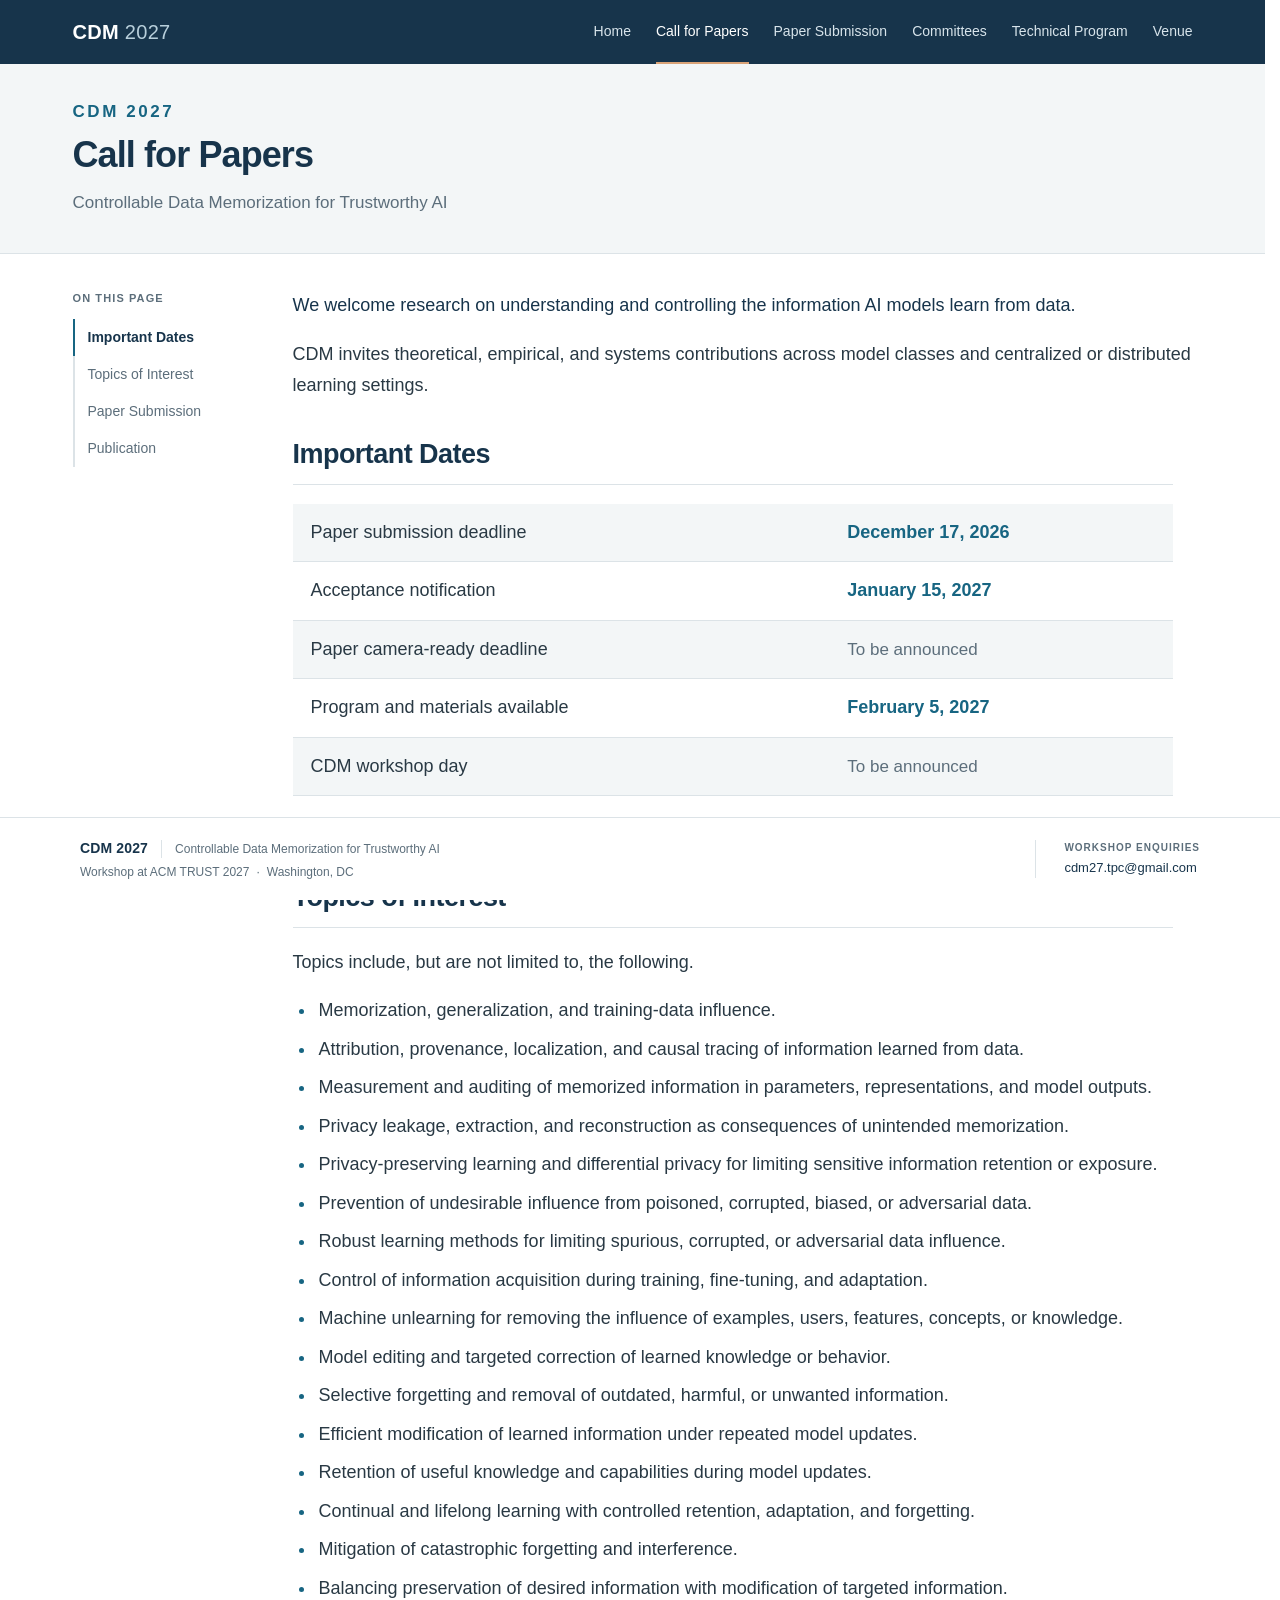
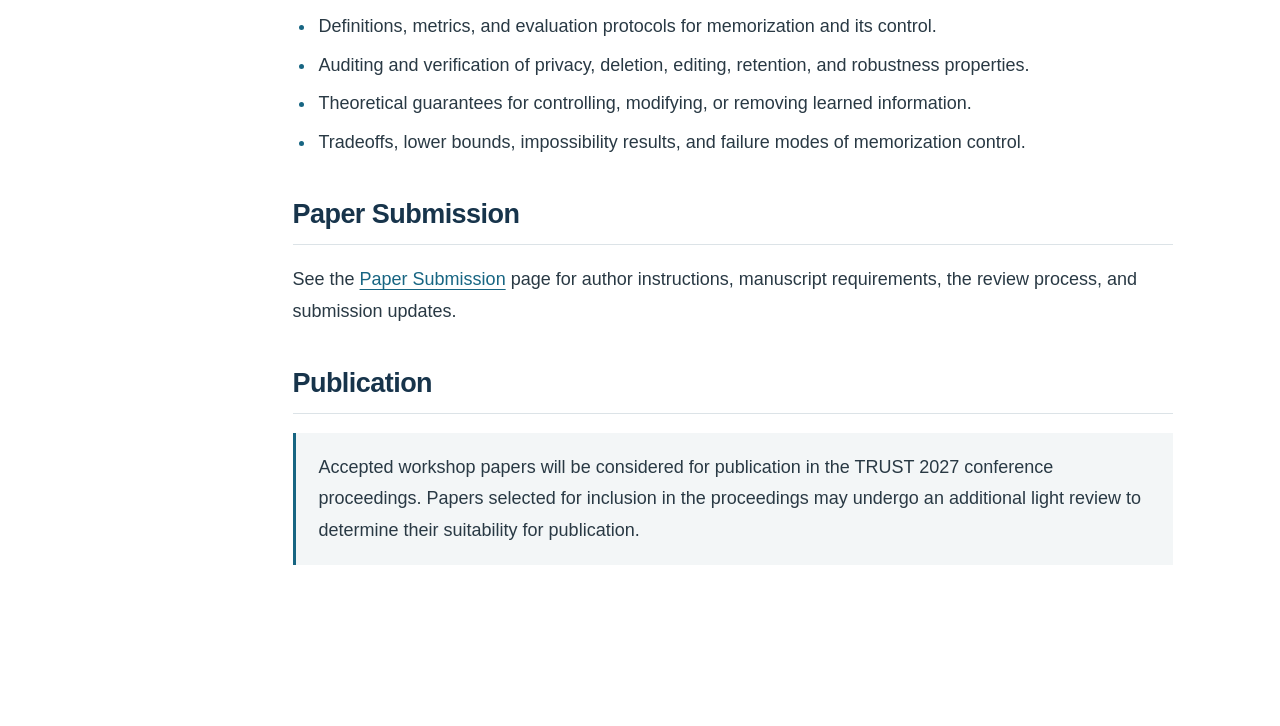
==== cfp.html @ 838f5760 "New Design" ====
<!DOCTYPE html>

<html lang="en">
<head>
<meta charset="utf-8"/>
<meta content="width=device-width, initial-scale=1" name="viewport"/>
<meta content="Research topics, important dates, and publication information for CDM 2027." name="description"/>
<meta content="#17344b" name="theme-color"/>
<meta content="website" property="og:type"/>
<meta content="Call for Papers | CDM 2027" property="og:title"/>
<meta content="Research topics, important dates, and publication information for CDM 2027." property="og:description"/>
<meta content="https://cdm27.github.io/cfp.html" property="og:url"/>
<title>Call for Papers | CDM 2027</title>
<link href="https://cdm27.github.io/cfp.html" rel="canonical"/>
<link href="assets/favicon.svg" rel="icon" type="image/svg+xml"/>
<link href="assets/style.css?v=4e039c794ccf" rel="stylesheet"/>
<script defer="True" src="assets/site.js?v=8454ea980f96"></script>
</head>
<body>
<a class="skip-link" href="#main">Skip to content</a>
<header class="site-header"><nav aria-label="Main navigation" class="navigation container">
<a class="brand" href="index.html">CDM <span>2027</span></a>
<button aria-controls="primary-navigation" aria-expanded="false" aria-label="Open navigation" class="menu-toggle" type="button"><span>Menu</span><span aria-hidden="true" class="menu-icon">☰</span></button><div class="nav-links" id="primary-navigation"><a href="index.html">Home</a><a aria-current="page" href="cfp.html">Call for Papers</a><a href="submission.html">Paper Submission</a><a href="organization.html">Committees</a><a href="program.html">Technical Program</a><a href="venue.html">Venue</a></div>
</nav></header>
<div class="page-banner"><div class="container"><p class="eyebrow">CDM 2027</p><h1>Call for Papers</h1><p>Controllable Data Memorization for Trustworthy AI</p></div></div>
<main class="container content-page content-layout" id="main"><aside aria-label="Page contents" class="page-toc"><details open=""><summary>On this page</summary><nav aria-label="Call for Papers sections"><a href="#important-dates">Important Dates</a><a href="#topics">Topics of Interest</a><a href="#submission">Paper Submission</a><a href="#publication">Publication</a></nav></details></aside><div class="page-content">
<div class="cfp-summary">
<div><p class="lead">We welcome research on understanding and controlling the information AI models learn from data.</p><p>CDM invites theoretical, empirical, and systems contributions across model classes and centralized or distributed learning settings.</p></div>
</div>
<section aria-labelledby="dates-title" class="section reading-width" id="important-dates"><h2 id="dates-title">Important Dates</h2><table class="info-table dates-table"><caption class="sr-only">Paper and workshop dates</caption><tbody>
<tr><th scope="row">Paper submission deadline</th><td><time datetime="2026-12-17">December 17, 2026</time></td></tr>
<tr><th scope="row">Acceptance notification</th><td><time datetime="2027-01-15">January 15, 2027</time></td></tr>
<tr><th scope="row">Paper camera-ready deadline</th><td><span class="pending">To be announced</span></td></tr>
<tr><th scope="row">Program and materials available</th><td><time datetime="2027-02-05">February 5, 2027</time></td></tr>
<tr><th scope="row">CDM workshop day</th><td><span class="pending">To be announced</span></td></tr>
</tbody></table><p class="small-note">The submission deadline’s time zone will be announced.</p></section>
<section aria-labelledby="topics-title" class="section reading-width" id="topics"><h2 id="topics-title">Topics of Interest</h2><p>Topics include, but are not limited to, the following.</p><ul class="topics-list"><li>Memorization, generalization, and training-data influence.</li><li>Attribution, provenance, localization, and causal tracing of information learned from data.</li><li>Measurement and auditing of memorized information in parameters, representations, and model outputs.</li><li>Privacy leakage, extraction, and reconstruction as consequences of unintended memorization.</li><li>Privacy-preserving learning and differential privacy for limiting sensitive information retention or exposure.</li><li>Prevention of undesirable influence from poisoned, corrupted, biased, or adversarial data.</li><li>Robust learning methods for limiting spurious, corrupted, or adversarial data influence.</li><li>Control of information acquisition during training, fine-tuning, and adaptation.</li><li>Machine unlearning for removing the influence of examples, users, features, concepts, or knowledge.</li><li>Model editing and targeted correction of learned knowledge or behavior.</li><li>Selective forgetting and removal of outdated, harmful, or unwanted information.</li><li>Efficient modification of learned information under repeated model updates.</li><li>Retention of useful knowledge and capabilities during model updates.</li><li>Continual and lifelong learning with controlled retention, adaptation, and forgetting.</li><li>Mitigation of catastrophic forgetting and interference.</li><li>Balancing preservation of desired information with modification of targeted information.</li><li>Definitions, metrics, and evaluation protocols for memorization and its control.</li><li>Auditing and verification of privacy, deletion, editing, retention, and robustness properties.</li><li>Theoretical guarantees for controlling, modifying, or removing learned information.</li><li>Tradeoffs, lower bounds, impossibility results, and failure modes of memorization control.</li></ul></section>
<section aria-labelledby="submission-title" class="section reading-width" id="submission"><h2 id="submission-title">Paper Submission</h2><p>See the <a href="submission.html">Paper Submission</a> page for author instructions, manuscript requirements, the review process, and submission updates.</p></section>
<section aria-labelledby="publication-title" class="section reading-width" id="publication"><h2 id="publication-title">Publication</h2><blockquote>Accepted workshop papers will be considered for publication in the TRUST 2027 conference proceedings. Papers selected for inclusion in the proceedings may undergo an additional light review to determine their suitability for publication.</blockquote></section>
</div></main>
<footer class="site-footer">
<div class="container footer-inner">
<div class="footer-identity">
<div class="footer-heading"><a class="footer-name" href="index.html">CDM 2027</a><p class="footer-description">Controllable Data Memorization for Trustworthy AI</p></div>
<p class="footer-meta">Workshop at <a href="https://eigtrust.acm.org/trust2027/">ACM TRUST 2027</a><span aria-hidden="true" class="footer-separator">·</span>Washington, DC</p>
</div>
<div class="footer-contact"><p class="footer-label">Workshop enquiries</p><a class="footer-email" href="mailto:cdm27.tpc@gmail.com">cdm27.tpc@gmail.com</a></div>
</div>
</footer>
</body>
</html>
---- assets/style.css ----
/* CDM 2027: shared styles for the six static pages. */
:root {
  --navy: #17344b;
  --blue: #176582;
  --accent: #9a6038;
  --ink: #293944;
  --muted: #5c6e7b;
  --line: #dce3e7;
  --paper: #fff;
  --wash: #f3f6f7;
  --max-width: 1120px;
  --header-height: 64px;
  --footer-height: 82px;
  --font-sans: Arial, "Helvetica Neue", Helvetica, sans-serif;
}
* { box-sizing: border-box; }
html { scrollbar-gutter: stable; scroll-padding-top: calc(var(--header-height) + var(--toc-offset, 0px) + 24px); scroll-padding-bottom: calc(var(--footer-height) + 24px); }
body { margin: 0; min-height: 100vh; min-height: 100dvh; padding-bottom: var(--footer-height); display: flex; flex-direction: column; color: var(--ink); background: var(--paper); font-family: var(--font-sans); font-size: 18px; line-height: 1.75; -webkit-font-smoothing: antialiased; }
main { flex: 1 0 auto; }
a { color: var(--blue); text-decoration-thickness: 1px; text-underline-offset: 4px; overflow-wrap: anywhere; }
a:hover { color: var(--navy); }
a:focus-visible, button:focus-visible, summary:focus-visible { outline: 3px solid var(--accent); outline-offset: 5px; border-radius: 2px; }
.container { width: min(var(--max-width), calc(100% - 64px)); margin-inline: auto; }
.site-header { position: sticky; top: 0; z-index: 100; flex-shrink: 0; background: var(--navy); }
.navigation { min-height: 64px; display: flex; align-items: center; justify-content: space-between; gap: 24px; }
.brand { color: #fff; text-decoration: none; font-weight: 700; font-size: 20px; letter-spacing: .015em; white-space: nowrap; }
.brand span { color: #b8cfdb; font-weight: 400; }
.brand:hover { color: #fff; }
.nav-links { display: flex; align-items: stretch; gap: 25px; align-self: stretch; }
.nav-links a { display: flex; align-items: center; color: #d8e4eb; text-decoration: none; font-size: 14px; line-height: 1.4; font-weight: 400; white-space: nowrap; border-bottom: 2px solid transparent; padding-top: 2px; }
.nav-links a:hover, .nav-links a[aria-current="page"] { color: #fff; border-bottom-color: #d9a378; }
.menu-toggle { display: none; align-items: center; gap: 12px; min-height: 44px; padding: 8px 13px; border: 1px solid #8098a9; border-radius: 2px; background: transparent; color: #fff; font: inherit; font-size: 14px; line-height: 1.4; cursor: pointer; }
.menu-icon { font-size: 18px; line-height: 1; }
.hero { position: relative; isolation: isolate; overflow: hidden; flex-shrink: 0; background: var(--navy); color: #fff; }
/* The photograph stays intact. Overscan crops the scan borders at every width. */
.hero::before { content: ""; position: absolute; inset: 0; z-index: -2; background: url("washington-dc.jpg?v=20261108") center 45% / cover no-repeat; transform: scale(1.12); filter: saturate(.78) contrast(1.04); }
.hero::after { content: ""; position: absolute; inset: 0; z-index: -1; background: linear-gradient(90deg, rgba(12,30,45,.86), rgba(12,30,45,.58)); }
.hero-inner { padding-block: 58px 54px; }
.eyebrow { margin: 0 0 12px; color: var(--blue); font-size: 17px; font-weight: 700; letter-spacing: .15em; text-transform: uppercase; line-height: 1.65; }
h1 { margin: 0; font-weight: 600; line-height: 1.24; color: var(--navy); letter-spacing: -.025em; }
.hero h1 { max-width: 1080px; color: #fff; }
.hero .eyebrow { color: #e0eaf0; font-size: 18px; letter-spacing: .13em; margin-bottom: 19px; }
.hero a { color: #fff; }
.hero a:hover { color: #f1c4a3; }
.hero-title-main { display: block; font-size: clamp(34px, 4.4vw, 52px); font-weight: 700; line-height: 1.18; letter-spacing: -.035em; }
.hero-title-sub { display: block; margin-top: 9px; font-size: clamp(25px, 2.8vw, 32px); font-weight: 400; }
.hero-subtitle { margin: 24px 0 16px; font-size: 17px; }
.hero-meta { display: flex; flex-wrap: wrap; gap: 9px 30px; color: #e0eaf0; font-size: 18px; }
.hero-meta p { margin: 0; }
.hero-meta p span { display: inline-block; margin-right: 8px; color: #d0dfe7; font-size: 17px; font-weight: 600; }
.page-layout { display: grid; grid-template-columns: minmax(0, 1fr) 280px; gap: 64px; align-content: start; padding-block: 46px 64px; }
.main-column, .sidebar { min-width: 0; }
.section { margin-bottom: 38px; }
.section:last-child { margin-bottom: 0; }
h2 { margin: 0 0 19px; padding-bottom: 10px; border-bottom: 1px solid var(--line); color: var(--navy); font-size: 27px; font-weight: 600; line-height: 1.4; letter-spacing: -.02em; }
h3 { margin: 25px 0 9px; font-size: 20px; line-height: 1.5; font-weight: 600; color: var(--navy); }
p { margin: 0 0 17px; }
p:last-child { margin-bottom: 0; }
.lead { color: var(--navy); font-size: 18px; line-height: 1.75; }
ul { margin: 10px 0 18px; padding-left: 23px; }
li { padding-left: 3px; margin-block: 7px; }
li::marker { color: var(--blue); }
strong { font-weight: 600; }
.text-link { font-weight: 600; font-size: 17px; text-decoration: none; }
.text-link:hover { text-decoration: underline; }
.text-link span { margin-left: 7px; }
.intro-links { display: flex; flex-wrap: wrap; gap: 12px 28px; margin-top: 23px; }
.objective-list { padding: 0; margin: 0 0 23px; list-style: none; }
.objective-list li { margin: 0 0 18px; padding: 0 0 0 17px; border-left: 2px solid var(--line); }
.objective-list h3 { margin: 0 0 6px; font-size: 20px; }
.objective-list p { font-size: 18px; line-height: 1.7; }
.sidebar { font-size: 17px; }
.sidebar-section { margin-bottom: 30px; }
.sidebar-section + .sidebar-section { border-top: 1px solid var(--line); padding-top: 25px; }
.sidebar h2 { font-size: 22px; margin-bottom: 15px; }
.sidebar p { margin-bottom: 12px; }
.dates-panel { background: var(--wash); border-top: 3px solid var(--blue); padding: 21px; }
.dates-panel h2 { border: 0; padding-bottom: 0; }
.dates-list { margin: 0; }
.dates-list > div { padding-block: 10px; border-bottom: 1px solid var(--line); }
.dates-list > div:first-child { padding-top: 0; }
.dates-list > div:last-child { border: 0; padding-bottom: 0; }
.dates-list dt { color: var(--muted); font-size: 17px; }
.dates-list dd { margin: 2px 0 0; color: var(--navy); font-weight: 600; font-size: 19px; }
.dates-list > div:first-child dd { color: var(--blue); font-size: 20px; }
.pending { color: var(--muted); font-size: 17px; font-weight: 400; }
.small-note { color: var(--muted); font-size: 17px; line-height: 1.75; }
.dates-panel .small-note { margin-top: 17px; margin-bottom: 0; }
.muted { color: var(--muted); font-size: 17px; }
.page-banner { flex-shrink: 0; background: var(--wash); border-bottom: 1px solid var(--line); padding-block: 34px 36px; }
.page-banner .eyebrow { margin-bottom: 7px; }
.page-banner h1 { font-size: 36px; }
.page-banner p:last-child { margin: 10px 0 0; color: var(--muted); font-size: 17px; }
/* Banner and main share the same outer width and left edge. */
.content-page { padding-block: 36px 64px; }
.reading-width { max-width: 880px; }
.content-layout { display: grid; grid-template-columns: 176px minmax(0, 1fr); gap: 44px; align-items: start; align-content: start; }
.page-content { min-width: 0; }
.cfp-summary { margin-bottom: 34px; }
.page-toc { position: sticky; top: calc(var(--header-height) + 24px); align-self: start; max-height: calc(100vh - var(--header-height) - var(--footer-height) - 48px); max-height: calc(100dvh - var(--header-height) - var(--footer-height) - 48px); overflow-y: auto; }
.page-toc summary { list-style: none; cursor: default; pointer-events: none; margin-bottom: 12px; color: var(--muted); font-size: 11px; line-height: 1.5; font-weight: 600; letter-spacing: .1em; text-transform: uppercase; }
.page-toc summary::-webkit-details-marker { display: none; }
.page-toc nav > a { display: block; padding: 8px 8px 8px 13px; border-left: 2px solid var(--line); color: var(--muted); font-size: 14px; line-height: 1.5; text-decoration: none; }
.page-toc a:hover { color: var(--blue); }
.page-toc a[aria-current="location"] { border-left-color: var(--blue); color: var(--navy); font-weight: 600; }






.info-table { width: 100%; border-collapse: collapse; margin: 18px 0 15px; text-align: left; }
.info-table th, .info-table td { padding: 13px 18px; border-bottom: 1px solid var(--line); vertical-align: top; }
.info-table tbody th { font-weight: 500; }
.info-table tbody tr:nth-child(odd) { background: var(--wash); }
.dates-table td { width: 39%; color: var(--blue); font-weight: 600; }
blockquote { margin: 14px 0; padding: 19px 23px; border-left: 3px solid var(--blue); background: var(--wash); }
.submission-overview { display: grid; grid-template-columns: minmax(0, 1fr) 310px; gap: 55px; }
.submission-status { padding: 25px 28px; background: var(--wash); border-top: 3px solid var(--blue); }
.submission-status h2 { border: 0; margin-bottom: 12px; padding: 0; }
.status-label { display: block; margin-bottom: 10px; color: #765035; font-size: 17px; font-weight: 700; letter-spacing: .09em; text-transform: uppercase; }
.submission-dates h2 { font-size: 21px; }
.submission-dates dl { margin: 0 0 12px; }
.submission-dates dl > div { margin-bottom: 12px; }
.submission-dates dt { color: var(--muted); font-size: 17px; }
.submission-dates dd { margin: 0; color: var(--navy); font-weight: 600; font-size: 17px; }
.submission-dates .small-note { margin-bottom: 12px; }
.notice { padding: 19px 22px; background: var(--wash); border-left: 3px solid var(--accent); font-size: 18px; margin-top: 23px; }
.notice h3 { margin: 0 0 8px; font-size: 17px; }
/* Text-only committee lists: one person and affiliation per line. */
.heading-note { color: var(--muted); font-size: 14px; font-weight: 400; letter-spacing: 0; white-space: nowrap; }
.people-list { list-style: none; margin: 0; padding: 0; }
.people-list li { margin: 0; padding: 6px 0; font-size: 18px; line-height: 1.65; }
.person-name { color: var(--navy); font-weight: 600; text-decoration: none; }
a.person-name:hover { color: var(--blue); text-decoration: underline; }
.affiliation { color: var(--muted); font-size: inherit; font-weight: 400; }
.contact-band { display: flex; align-items: center; justify-content: space-between; gap: 25px; background: var(--wash); border-left: 3px solid var(--blue); padding: 23px 27px; }
.contact-band h2 { border: 0; padding: 0; margin-bottom: 5px; font-size: 21px; }
.contact-band p { font-size: 18px; }
.contact-band > a { font-size: 18px; font-weight: 600; }
.announcement { max-width: 880px; border-top: 3px solid var(--blue); background: var(--wash); padding: 30px 34px 34px; }
.announcement h2 { border: 0; padding: 0; margin-bottom: 12px; font-size: 27px; }
.event-facts { display: flex; flex-wrap: wrap; gap: 18px 44px; margin: 23px 0 0; }
.event-facts dt { color: var(--muted); font-size: 17px; }
.event-facts dd { margin: 3px 0 0; color: var(--navy); font-size: 18px; font-weight: 600; }
.venue-overview { display: grid; grid-template-columns: 1fr 1fr; gap: 60px; }
.venue-overview h2 { border: 0; padding: 0; margin-bottom: 13px; }
.venue-notice { background: var(--wash); padding: 24px 27px; border-left: 3px solid var(--blue); font-size: 18px; }
.attendance-grid { display: grid; grid-template-columns: 1fr 1fr; gap: 52px; margin-bottom: 35px; }
.attendance-grid .section { margin: 0; }
.attendance-grid h2 { font-size: 23px; }
/* A compact, persistent workshop identity and contact strip. */
.site-footer { position: fixed; inset: auto 0 0; z-index: 90; background: #fff; border-top: 1px solid var(--line); color: var(--muted); font-size: 12px; }
.footer-inner { min-height: 82px; padding-block: 14px; display: grid; grid-template-columns: minmax(0, 1fr) auto; align-items: center; gap: 12px 32px; line-height: 1.5; }
.footer-inner p { margin: 0; }
.footer-heading { display: flex; flex-wrap: wrap; align-items: baseline; gap: 3px 13px; }
.footer-name { flex: 0 0 auto; color: var(--navy); text-decoration: none; font-size: 14px; font-weight: 700; letter-spacing: .01em; }
.footer-description { padding-left: 13px; border-left: 1px solid var(--line); font-size: 12px; }
.footer-meta { margin-top: 4px !important; font-size: 12px; }
.footer-meta a { color: var(--muted); text-decoration: none; }
.footer-meta a:hover { color: var(--blue); text-decoration: underline; }
.footer-separator { margin-inline: 7px; }
.footer-contact { min-width: 0; padding-left: 28px; border-left: 1px solid var(--line); }
.footer-label { margin-bottom: 3px !important; color: var(--muted); font-size: 10px; font-weight: 600; line-height: 1.5; letter-spacing: .1em; text-transform: uppercase; }
.footer-email { color: var(--navy); font-size: 13px; text-decoration: none; white-space: nowrap; }
.footer-email:hover { color: var(--blue); text-decoration: underline; }
.skip-link { position: fixed; left: 16px; top: -100px; z-index: 200; padding: 9px 16px; background: white; color: var(--navy); }
.skip-link:focus { top: 10px; }
.sr-only { position: absolute; width: 1px; height: 1px; padding: 0; margin: -1px; overflow: hidden; clip-path: inset(50%); white-space: nowrap; border: 0; }
@media (max-width: 1020px) {
  .navigation { flex-wrap: wrap; }
  .nav-links { align-self: auto; width: 100%; flex-direction: column; gap: 0; padding-block: 6px 14px; }
  .nav-links a { min-height: 48px; padding: 10px 14px; border-bottom: 0; border-left: 2px solid transparent; font-size: 14px; }
  .nav-links a:hover, .nav-links a[aria-current="page"] { border-left-color: #d9a378; }
  .js .navigation { flex-wrap: nowrap; }
  .js .menu-toggle { display: inline-flex; }
  .js .nav-links { display: none; position: absolute; inset: 100% 0 auto; max-height: calc(100vh - var(--header-height) - var(--footer-height) - 8px); max-height: calc(100dvh - var(--header-height) - var(--footer-height) - 8px); overflow-y: auto; background: var(--navy); padding: 8px 18px 16px; border-top: 1px solid #36536b; box-shadow: 0 7px 12px rgba(12,30,45,.15); }
  .js .site-header.menu-open .nav-links { display: flex; }
  .page-layout { gap: 38px; grid-template-columns: minmax(0, 1fr) 260px; }
  .submission-overview { gap: 35px; grid-template-columns: minmax(0, 1fr) 280px; }
}
@media (max-width: 880px) {
  .content-layout { grid-template-columns: minmax(0, 1fr); gap: 24px; }
  .page-toc { top: calc(var(--header-height) + 12px); z-index: 50; border: 1px solid var(--line); border-radius: 2px; background: var(--paper); box-shadow: 0 3px 10px rgba(23,52,75,.06); max-height: calc(100dvh - var(--header-height) - var(--footer-height) - 24px); }
  .page-toc summary { margin: 0; padding: 13px 17px; pointer-events: auto; cursor: pointer; color: var(--navy); font-size: 12px; }
  .page-toc summary::after { content: "+"; float: right; font-size: 16px; line-height: 1.1; }
  .page-toc details[open] summary::after { content: "−"; }
  .page-toc nav { padding: 0 17px 12px; }
}
@media (max-width: 760px) {
  .container { width: calc(100% - 40px); }
  .hero-inner { padding-block: 40px; }
  .hero-title-main { font-size: 38px; }
  .hero-meta { gap: 8px 25px; }
  .hero-subtitle { font-size: 17px; }
  .page-layout { grid-template-columns: 1fr; gap: 32px; padding-block: 32px 44px; }
  .sidebar { display: grid; grid-template-columns: 1fr 1fr; gap: 27px; border-top: 1px solid var(--line); padding-top: 28px; }
  .sidebar-section { margin: 0; }
  .sidebar-section + .sidebar-section { padding: 0; border: 0; }
  .page-banner { padding-block: 26px; }
  .page-banner h1 { font-size: 32px; }
  .content-page { padding-block: 28px 44px; }
  .submission-overview, .venue-overview { grid-template-columns: 1fr; gap: 26px; }
  .submission-dates dl { display: grid; grid-template-columns: 1fr 1fr; gap: 13px 24px; }
  .submission-dates dl > div { margin-bottom: 0; }
  .attendance-grid { gap: 30px; }
  .attendance-grid h2 { font-size: 21px; }
  .contact-band { flex-direction: column; align-items: flex-start; gap: 13px; }
}
@media (max-width: 540px) {
  :root { --footer-height: 92px; }
  body { font-size: 18px; }
  .container { width: calc(100% - 36px); }
  .brand { font-size: 20px; }
  .hero-inner { padding-block: 32px 35px; }
  .hero-title-main { font-size: clamp(31px, 8.4vw, 38px); }
  .hero-title-sub { font-size: 26px; }
  .hero .eyebrow { font-size: 18px; }
  .hero-subtitle { margin-top: 19px; font-size: 17px; }
  .hero-meta { display: block; font-size: 18px; }
  .hero-meta p + p { margin-top: 6px; }
  .hero-meta p span { min-width: 96px; font-size: 17px; margin-right: 8px; }
  .hero::after { background: linear-gradient(90deg, rgba(12,30,45,.86), rgba(12,30,45,.69)); }
  h2 { font-size: 25px; }
  .lead { font-size: 18px; }
  .section { margin-bottom: 30px; }
  .page-banner h1 { font-size: 30px; }
  .page-banner p:last-child { font-size: 17px; }


  .sidebar { display: block; }
  .sidebar-section + .sidebar-section { margin-top: 26px; padding-top: 23px; border-top: 1px solid var(--line); }
  .info-table th, .info-table td { padding: 12px 10px; font-size: 18px; }
  .dates-table td { width: 44%; }
  .dates-table .pending { font-size: 17px; }
  .submission-status { padding: 22px; }
  .submission-dates dl { grid-template-columns: 1fr; }
  .attendance-grid { grid-template-columns: 1fr; gap: 27px; }
  .contact-band { padding: 21px 23px; }
  .announcement { padding: 25px 23px; }
  .announcement h2 { font-size: 24px; }
  .event-facts { gap: 15px 30px; }
  .venue-notice { padding: 22px; }
  .footer-inner { min-height: 92px; grid-template-columns: minmax(0, 1fr); gap: 5px; padding-block: 9px; }
  .footer-description { display: none; }
  .footer-heading { line-height: 1.3; }
  .footer-meta { margin-top: 2px !important; font-size: 11px; }
  .footer-contact { display: flex; flex-wrap: wrap; gap: 2px 10px; align-items: baseline; padding-left: 0; border-left: 0; }
  .footer-label { margin-bottom: 0 !important; font-size: 9px; }
  .footer-email { font-size: 12px; }
}
@media print {
  body { display: block; min-height: 0; padding-bottom: 0; }
  .site-header, .site-footer, .skip-link, .page-toc { display: none; }
  .container { width: 100%; }
  .hero::before, .hero::after { display: none; }
  .hero, .page-banner, .dates-panel, .announcement { background: #fff; color: var(--ink); }
  .hero h1, .hero .eyebrow, .hero a, .hero-meta, .hero-meta p span { color: var(--navy); }
  .hero-inner, .page-banner { padding-block: 16px; }
  .hero-title-main { font-size: 30px; }
  .hero-title-sub { font-size: 23px; }
  .page-layout, .content-layout, .submission-overview, .venue-overview { display: block; padding-block: 20px; }
  .sidebar { display: block; border-top: 1px solid var(--line); padding-top: 20px; }
  .sidebar-section { margin-top: 20px; }
  .people-list li, .topics-list li, tr { break-inside: avoid; }
  .submission-dates { margin-top: 20px; }
  body { font-size: 10pt; }
  a { color: inherit; }
}
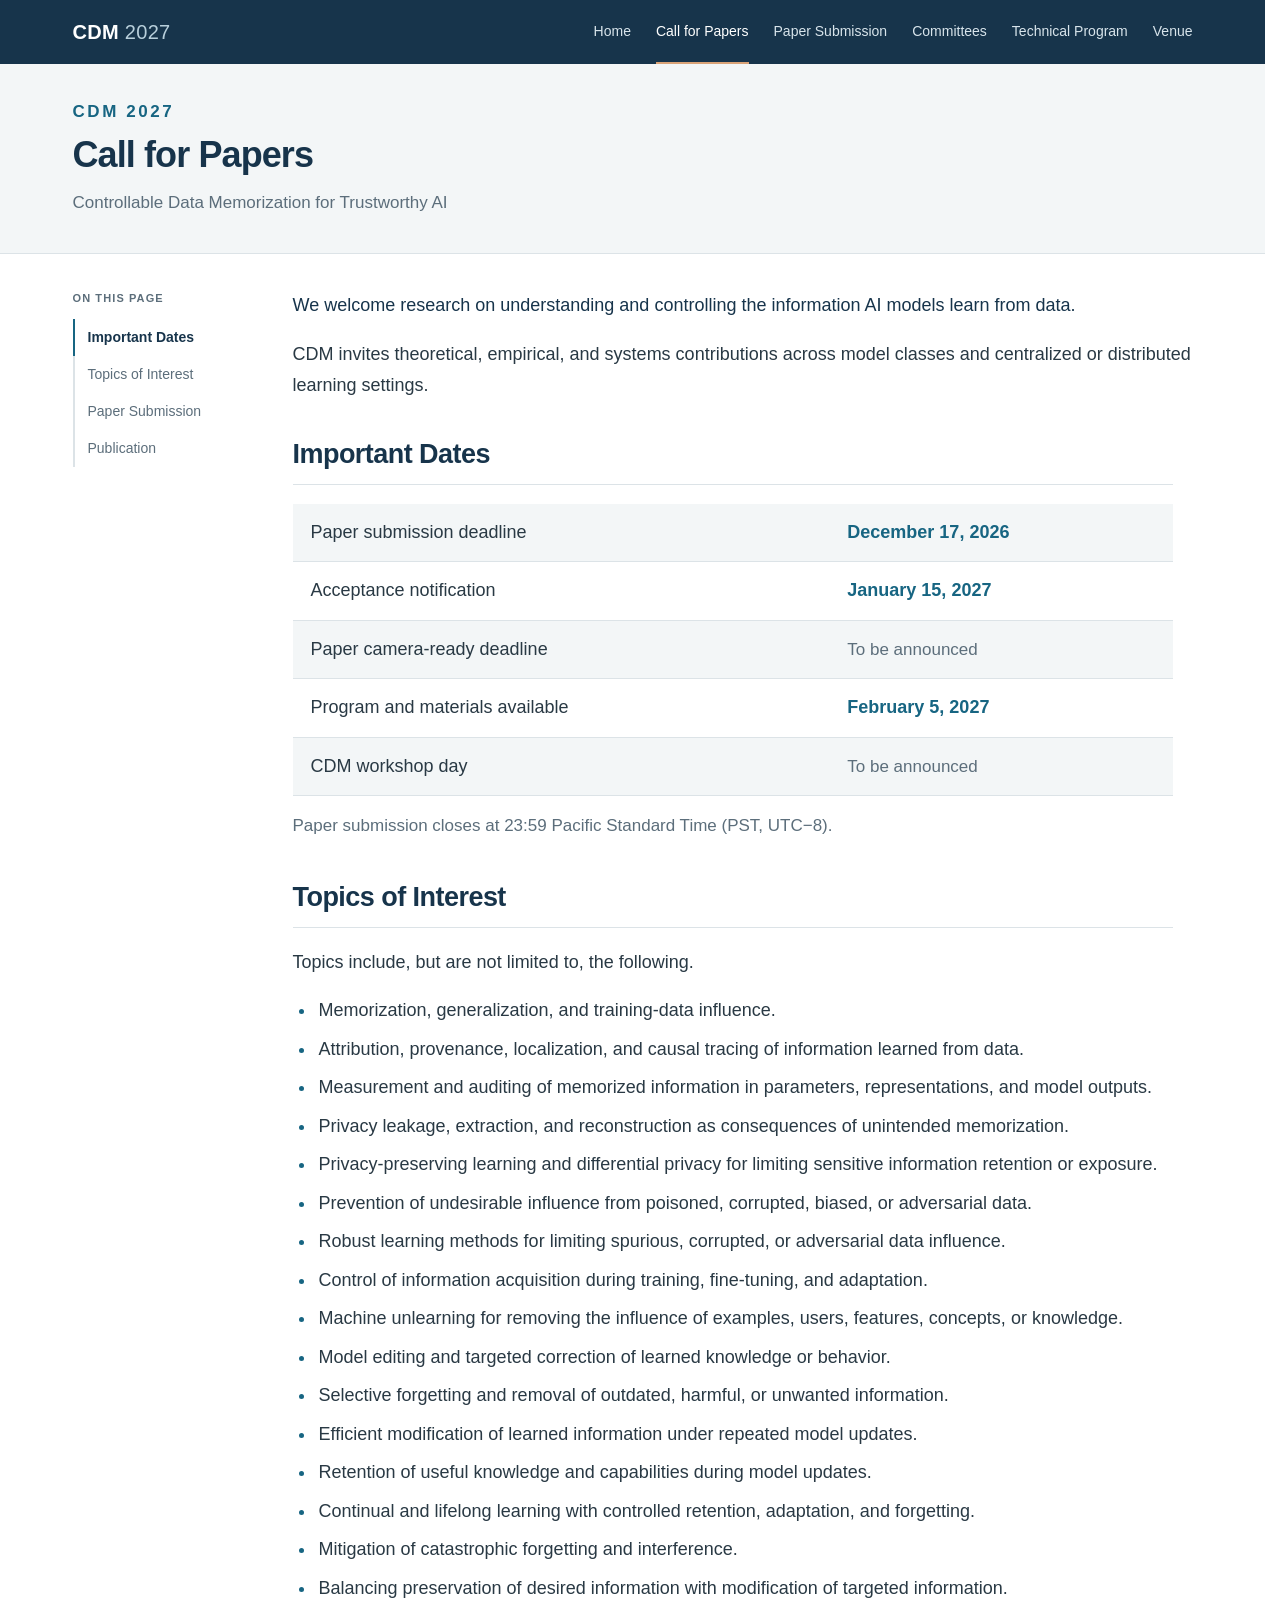
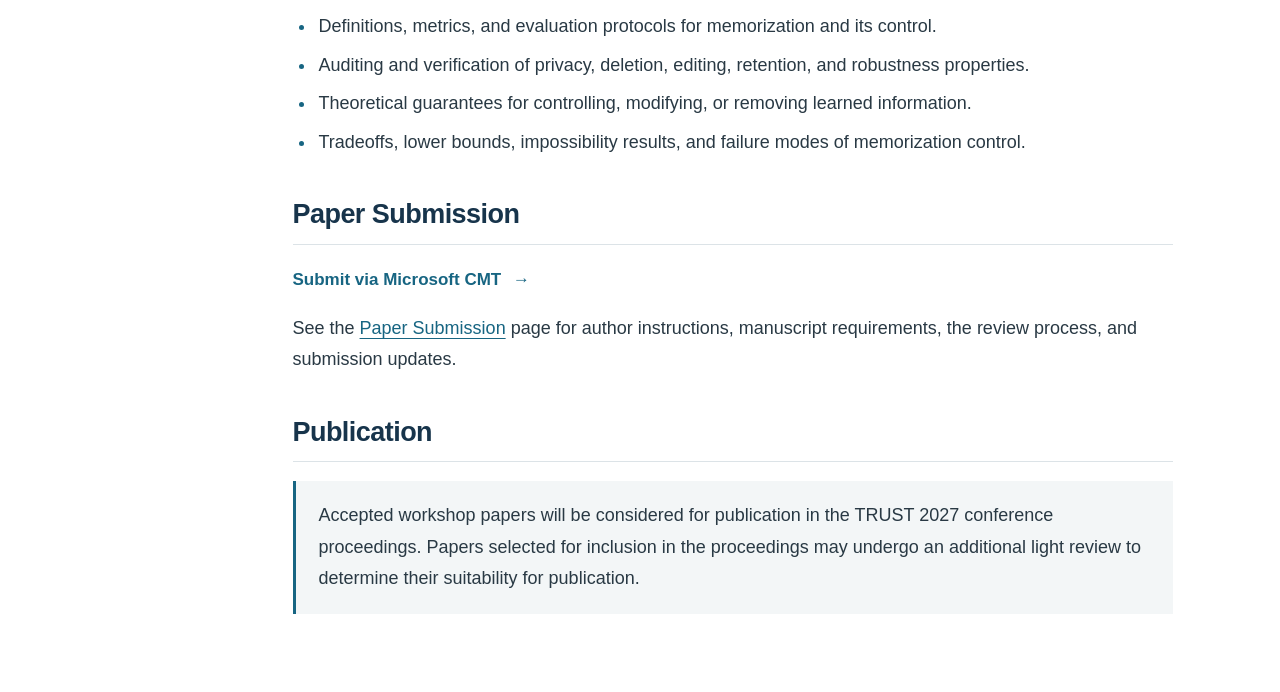
==== commit 7e78c4e3: "更新投稿信息和页脚" ====
--- a/cfp.html
+++ b/cfp.html
@@ -13,8 +13,8 @@
 <title>Call for Papers | CDM 2027</title>
 <link href="https://cdm27.github.io/cfp.html" rel="canonical"/>
 <link href="assets/favicon.svg" rel="icon" type="image/svg+xml"/>
-<link href="assets/style.css?v=4e039c794ccf" rel="stylesheet"/>
-<script defer="True" src="assets/site.js?v=8454ea980f96"></script>
+<link href="assets/style.css?v=e73c64de600d" rel="stylesheet"/>
+<script defer="True" src="assets/site.js?v=b43b7b5dd278"></script>
 </head>
 <body>
 <a class="skip-link" href="#main">Skip to content</a>
@@ -28,24 +28,15 @@
 <div><p class="lead">We welcome research on understanding and controlling the information AI models learn from data.</p><p>CDM invites theoretical, empirical, and systems contributions across model classes and centralized or distributed learning settings.</p></div>
 </div>
 <section aria-labelledby="dates-title" class="section reading-width" id="important-dates"><h2 id="dates-title">Important Dates</h2><table class="info-table dates-table"><caption class="sr-only">Paper and workshop dates</caption><tbody>
-<tr><th scope="row">Paper submission deadline</th><td><time datetime="2026-12-17">December 17, 2026</time></td></tr>
+<tr><th scope="row">Paper submission deadline</th><td><time datetime="2026-12-17T23:59:00-08:00">December 17, 2026</time></td></tr>
 <tr><th scope="row">Acceptance notification</th><td><time datetime="2027-01-15">January 15, 2027</time></td></tr>
 <tr><th scope="row">Paper camera-ready deadline</th><td><span class="pending">To be announced</span></td></tr>
 <tr><th scope="row">Program and materials available</th><td><time datetime="2027-02-05">February 5, 2027</time></td></tr>
 <tr><th scope="row">CDM workshop day</th><td><span class="pending">To be announced</span></td></tr>
-</tbody></table><p class="small-note">The submission deadline’s time zone will be announced.</p></section>
+</tbody></table><p class="small-note">Paper submission closes at 23:59 Pacific Standard Time (PST, UTC−8).</p></section>
 <section aria-labelledby="topics-title" class="section reading-width" id="topics"><h2 id="topics-title">Topics of Interest</h2><p>Topics include, but are not limited to, the following.</p><ul class="topics-list"><li>Memorization, generalization, and training-data influence.</li><li>Attribution, provenance, localization, and causal tracing of information learned from data.</li><li>Measurement and auditing of memorized information in parameters, representations, and model outputs.</li><li>Privacy leakage, extraction, and reconstruction as consequences of unintended memorization.</li><li>Privacy-preserving learning and differential privacy for limiting sensitive information retention or exposure.</li><li>Prevention of undesirable influence from poisoned, corrupted, biased, or adversarial data.</li><li>Robust learning methods for limiting spurious, corrupted, or adversarial data influence.</li><li>Control of information acquisition during training, fine-tuning, and adaptation.</li><li>Machine unlearning for removing the influence of examples, users, features, concepts, or knowledge.</li><li>Model editing and targeted correction of learned knowledge or behavior.</li><li>Selective forgetting and removal of outdated, harmful, or unwanted information.</li><li>Efficient modification of learned information under repeated model updates.</li><li>Retention of useful knowledge and capabilities during model updates.</li><li>Continual and lifelong learning with controlled retention, adaptation, and forgetting.</li><li>Mitigation of catastrophic forgetting and interference.</li><li>Balancing preservation of desired information with modification of targeted information.</li><li>Definitions, metrics, and evaluation protocols for memorization and its control.</li><li>Auditing and verification of privacy, deletion, editing, retention, and robustness properties.</li><li>Theoretical guarantees for controlling, modifying, or removing learned information.</li><li>Tradeoffs, lower bounds, impossibility results, and failure modes of memorization control.</li></ul></section>
-<section aria-labelledby="submission-title" class="section reading-width" id="submission"><h2 id="submission-title">Paper Submission</h2><p>See the <a href="submission.html">Paper Submission</a> page for author instructions, manuscript requirements, the review process, and submission updates.</p></section>
+<section aria-labelledby="submission-title" class="section reading-width" id="submission"><h2 id="submission-title">Paper Submission</h2><p><a class="text-link" href="https://cmt3.research.microsoft.com/TRUST2027/">Submit via Microsoft CMT <span aria-hidden="true">→</span></a></p><p>See the <a href="submission.html">Paper Submission</a> page for author instructions, manuscript requirements, the review process, and submission updates.</p></section>
 <section aria-labelledby="publication-title" class="section reading-width" id="publication"><h2 id="publication-title">Publication</h2><blockquote>Accepted workshop papers will be considered for publication in the TRUST 2027 conference proceedings. Papers selected for inclusion in the proceedings may undergo an additional light review to determine their suitability for publication.</blockquote></section>
 </div></main>
-<footer class="site-footer">
-<div class="container footer-inner">
-<div class="footer-identity">
-<div class="footer-heading"><a class="footer-name" href="index.html">CDM 2027</a><p class="footer-description">Controllable Data Memorization for Trustworthy AI</p></div>
-<p class="footer-meta">Workshop at <a href="https://eigtrust.acm.org/trust2027/">ACM TRUST 2027</a><span aria-hidden="true" class="footer-separator">·</span>Washington, DC</p>
-</div>
-<div class="footer-contact"><p class="footer-label">Workshop enquiries</p><a class="footer-email" href="mailto:cdm27.tpc@gmail.com">cdm27.tpc@gmail.com</a></div>
-</div>
-</footer>
 </body>
 </html>
--- a/assets/style.css
+++ b/assets/style.css
@@ -10,12 +10,11 @@
   --wash: #f3f6f7;
   --max-width: 1120px;
   --header-height: 64px;
-  --footer-height: 82px;
   --font-sans: Arial, "Helvetica Neue", Helvetica, sans-serif;
 }
 * { box-sizing: border-box; }
-html { scrollbar-gutter: stable; scroll-padding-top: calc(var(--header-height) + var(--toc-offset, 0px) + 24px); scroll-padding-bottom: calc(var(--footer-height) + 24px); }
-body { margin: 0; min-height: 100vh; min-height: 100dvh; padding-bottom: var(--footer-height); display: flex; flex-direction: column; color: var(--ink); background: var(--paper); font-family: var(--font-sans); font-size: 18px; line-height: 1.75; -webkit-font-smoothing: antialiased; }
+html { scrollbar-gutter: stable; scroll-padding-top: calc(var(--header-height) + var(--toc-offset, 0px) + 24px); scroll-padding-bottom: 24px; }
+body { margin: 0; min-height: 100vh; min-height: 100dvh; display: flex; flex-direction: column; color: var(--ink); background: var(--paper); font-family: var(--font-sans); font-size: 18px; line-height: 1.75; -webkit-font-smoothing: antialiased; }
 main { flex: 1 0 auto; }
 a { color: var(--blue); text-decoration-thickness: 1px; text-underline-offset: 4px; overflow-wrap: anywhere; }
 a:hover { color: var(--navy); }
@@ -97,7 +96,7 @@
 .content-layout { display: grid; grid-template-columns: 176px minmax(0, 1fr); gap: 44px; align-items: start; align-content: start; }
 .page-content { min-width: 0; }
 .cfp-summary { margin-bottom: 34px; }
-.page-toc { position: sticky; top: calc(var(--header-height) + 24px); align-self: start; max-height: calc(100vh - var(--header-height) - var(--footer-height) - 48px); max-height: calc(100dvh - var(--header-height) - var(--footer-height) - 48px); overflow-y: auto; }
+.page-toc { position: sticky; top: calc(var(--header-height) + 24px); align-self: start; max-height: calc(100vh - var(--header-height) - 48px); max-height: calc(100dvh - var(--header-height) - 48px); overflow-y: auto; }
 .page-toc summary { list-style: none; cursor: default; pointer-events: none; margin-bottom: 12px; color: var(--muted); font-size: 11px; line-height: 1.5; font-weight: 600; letter-spacing: .1em; text-transform: uppercase; }
 .page-toc summary::-webkit-details-marker { display: none; }
 .page-toc nav > a { display: block; padding: 8px 8px 8px 13px; border-left: 2px solid var(--line); color: var(--muted); font-size: 14px; line-height: 1.5; text-decoration: none; }
@@ -149,8 +148,8 @@
 .attendance-grid { display: grid; grid-template-columns: 1fr 1fr; gap: 52px; margin-bottom: 35px; }
 .attendance-grid .section { margin: 0; }
 .attendance-grid h2 { font-size: 23px; }
-/* A compact, persistent workshop identity and contact strip. */
-.site-footer { position: fixed; inset: auto 0 0; z-index: 90; background: #fff; border-top: 1px solid var(--line); color: var(--muted); font-size: 12px; }
+/* Homepage footer follows the page content. */
+.site-footer { flex-shrink: 0; background: #fff; border-top: 1px solid var(--line); color: var(--muted); font-size: 12px; }
 .footer-inner { min-height: 82px; padding-block: 14px; display: grid; grid-template-columns: minmax(0, 1fr) auto; align-items: center; gap: 12px 32px; line-height: 1.5; }
 .footer-inner p { margin: 0; }
 .footer-heading { display: flex; flex-wrap: wrap; align-items: baseline; gap: 3px 13px; }
@@ -174,14 +173,14 @@
   .nav-links a:hover, .nav-links a[aria-current="page"] { border-left-color: #d9a378; }
   .js .navigation { flex-wrap: nowrap; }
   .js .menu-toggle { display: inline-flex; }
-  .js .nav-links { display: none; position: absolute; inset: 100% 0 auto; max-height: calc(100vh - var(--header-height) - var(--footer-height) - 8px); max-height: calc(100dvh - var(--header-height) - var(--footer-height) - 8px); overflow-y: auto; background: var(--navy); padding: 8px 18px 16px; border-top: 1px solid #36536b; box-shadow: 0 7px 12px rgba(12,30,45,.15); }
+  .js .nav-links { display: none; position: absolute; inset: 100% 0 auto; max-height: calc(100vh - var(--header-height) - 8px); max-height: calc(100dvh - var(--header-height) - 8px); overflow-y: auto; background: var(--navy); padding: 8px 18px 16px; border-top: 1px solid #36536b; box-shadow: 0 7px 12px rgba(12,30,45,.15); }
   .js .site-header.menu-open .nav-links { display: flex; }
   .page-layout { gap: 38px; grid-template-columns: minmax(0, 1fr) 260px; }
   .submission-overview { gap: 35px; grid-template-columns: minmax(0, 1fr) 280px; }
 }
 @media (max-width: 880px) {
   .content-layout { grid-template-columns: minmax(0, 1fr); gap: 24px; }
-  .page-toc { top: calc(var(--header-height) + 12px); z-index: 50; border: 1px solid var(--line); border-radius: 2px; background: var(--paper); box-shadow: 0 3px 10px rgba(23,52,75,.06); max-height: calc(100dvh - var(--header-height) - var(--footer-height) - 24px); }
+  .page-toc { top: calc(var(--header-height) + 12px); z-index: 50; border: 1px solid var(--line); border-radius: 2px; background: var(--paper); box-shadow: 0 3px 10px rgba(23,52,75,.06); max-height: calc(100dvh - var(--header-height) - 24px); }
   .page-toc summary { margin: 0; padding: 13px 17px; pointer-events: auto; cursor: pointer; color: var(--navy); font-size: 12px; }
   .page-toc summary::after { content: "+"; float: right; font-size: 16px; line-height: 1.1; }
   .page-toc details[open] summary::after { content: "−"; }
@@ -208,7 +207,6 @@
   .contact-band { flex-direction: column; align-items: flex-start; gap: 13px; }
 }
 @media (max-width: 540px) {
-  :root { --footer-height: 92px; }
   body { font-size: 18px; }
   .container { width: calc(100% - 36px); }
   .brand { font-size: 20px; }
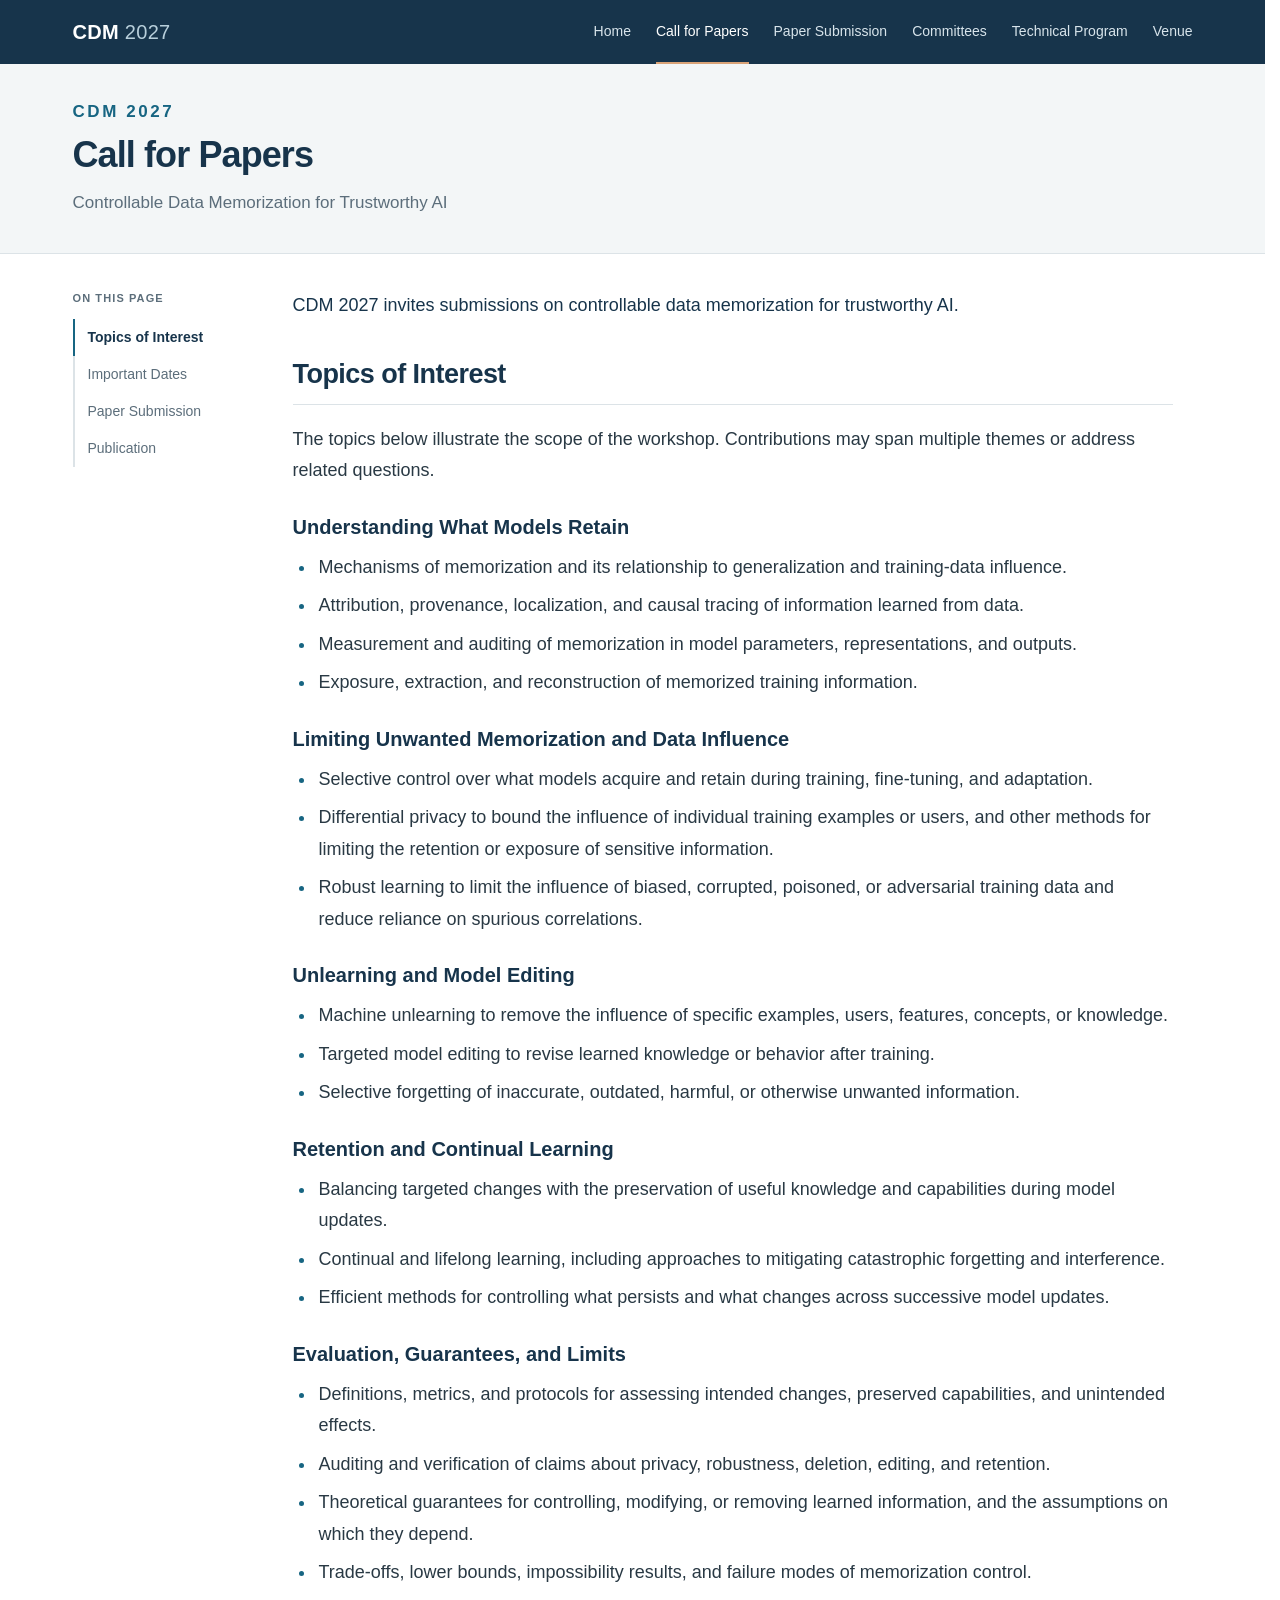
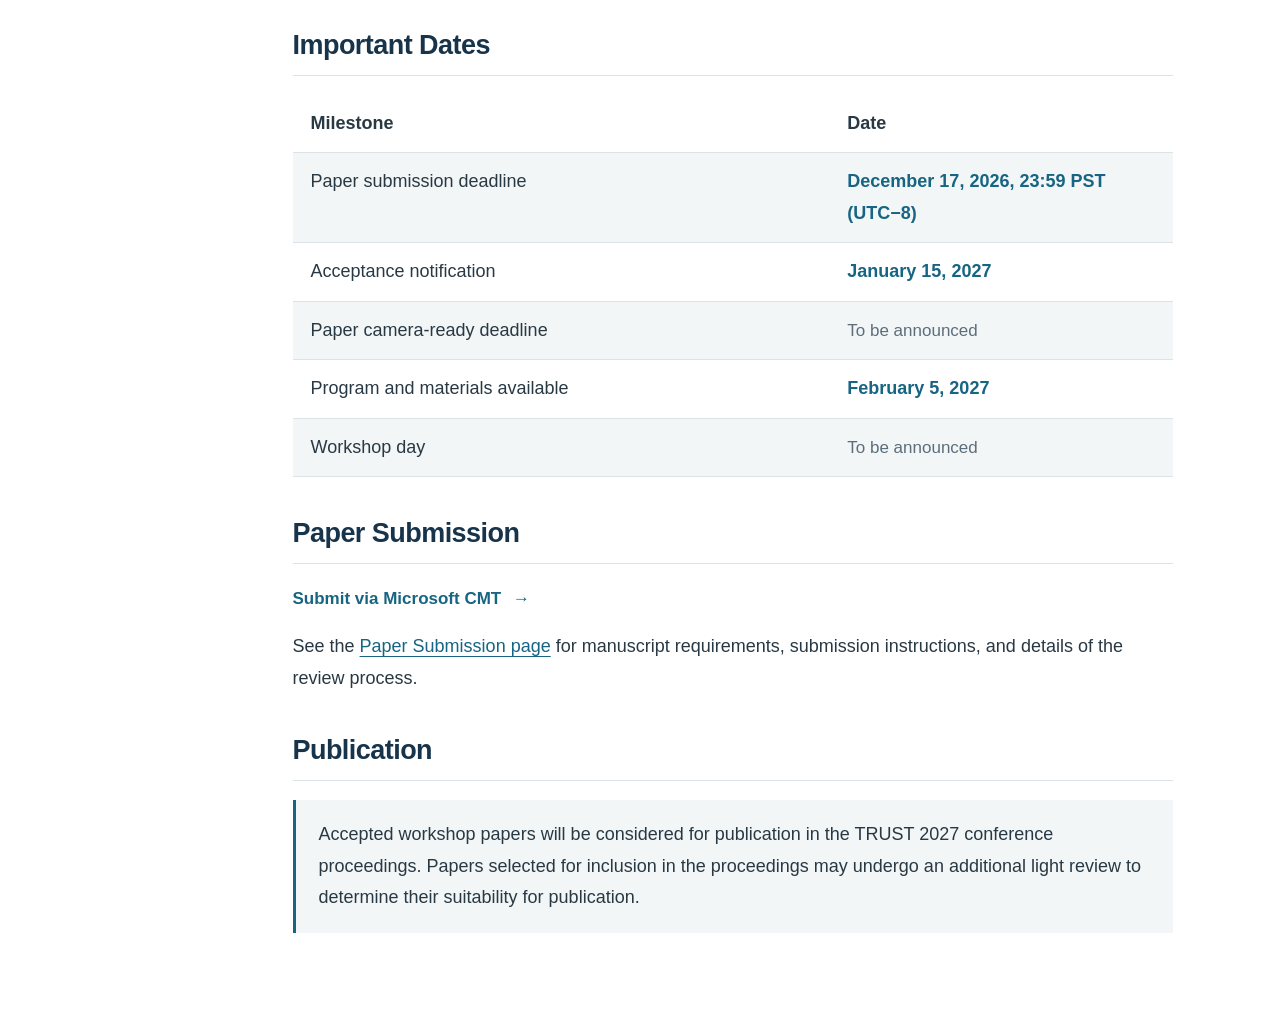
==== commit 16fff606: "New CFP" ====
--- a/cfp.html
+++ b/cfp.html
@@ -13,7 +13,7 @@
 <title>Call for Papers | CDM 2027</title>
 <link href="https://cdm27.github.io/cfp.html" rel="canonical"/>
 <link href="assets/favicon.svg" rel="icon" type="image/svg+xml"/>
-<link href="assets/style.css?v=e73c64de600d" rel="stylesheet"/>
+<link href="assets/style.css?v=cbe42d941dc9" rel="stylesheet"/>
 <script defer="True" src="assets/site.js?v=b43b7b5dd278"></script>
 </head>
 <body>
@@ -23,19 +23,68 @@
 <button aria-controls="primary-navigation" aria-expanded="false" aria-label="Open navigation" class="menu-toggle" type="button"><span>Menu</span><span aria-hidden="true" class="menu-icon">☰</span></button><div class="nav-links" id="primary-navigation"><a href="index.html">Home</a><a aria-current="page" href="cfp.html">Call for Papers</a><a href="submission.html">Paper Submission</a><a href="organization.html">Committees</a><a href="program.html">Technical Program</a><a href="venue.html">Venue</a></div>
 </nav></header>
 <div class="page-banner"><div class="container"><p class="eyebrow">CDM 2027</p><h1>Call for Papers</h1><p>Controllable Data Memorization for Trustworthy AI</p></div></div>
-<main class="container content-page content-layout" id="main"><aside aria-label="Page contents" class="page-toc"><details open=""><summary>On this page</summary><nav aria-label="Call for Papers sections"><a href="#important-dates">Important Dates</a><a href="#topics">Topics of Interest</a><a href="#submission">Paper Submission</a><a href="#publication">Publication</a></nav></details></aside><div class="page-content">
+<main class="container content-page content-layout" id="main"><aside aria-label="Page contents" class="page-toc"><details open=""><summary>On this page</summary><nav aria-label="Call for Papers sections"><a href="#topics">Topics of Interest</a><a href="#important-dates">Important Dates</a><a href="#submission">Paper Submission</a><a href="#publication">Publication</a></nav></details></aside><div class="page-content">
 <div class="cfp-summary">
-<div><p class="lead">We welcome research on understanding and controlling the information AI models learn from data.</p><p>CDM invites theoretical, empirical, and systems contributions across model classes and centralized or distributed learning settings.</p></div>
+  <p class="lead">CDM 2027 invites submissions on controllable data memorization for trustworthy AI.</p>
 </div>
-<section aria-labelledby="dates-title" class="section reading-width" id="important-dates"><h2 id="dates-title">Important Dates</h2><table class="info-table dates-table"><caption class="sr-only">Paper and workshop dates</caption><tbody>
-<tr><th scope="row">Paper submission deadline</th><td><time datetime="2026-12-17T23:59:00-08:00">December 17, 2026</time></td></tr>
-<tr><th scope="row">Acceptance notification</th><td><time datetime="2027-01-15">January 15, 2027</time></td></tr>
-<tr><th scope="row">Paper camera-ready deadline</th><td><span class="pending">To be announced</span></td></tr>
-<tr><th scope="row">Program and materials available</th><td><time datetime="2027-02-05">February 5, 2027</time></td></tr>
-<tr><th scope="row">CDM workshop day</th><td><span class="pending">To be announced</span></td></tr>
-</tbody></table><p class="small-note">Paper submission closes at 23:59 Pacific Standard Time (PST, UTC−8).</p></section>
-<section aria-labelledby="topics-title" class="section reading-width" id="topics"><h2 id="topics-title">Topics of Interest</h2><p>Topics include, but are not limited to, the following.</p><ul class="topics-list"><li>Memorization, generalization, and training-data influence.</li><li>Attribution, provenance, localization, and causal tracing of information learned from data.</li><li>Measurement and auditing of memorized information in parameters, representations, and model outputs.</li><li>Privacy leakage, extraction, and reconstruction as consequences of unintended memorization.</li><li>Privacy-preserving learning and differential privacy for limiting sensitive information retention or exposure.</li><li>Prevention of undesirable influence from poisoned, corrupted, biased, or adversarial data.</li><li>Robust learning methods for limiting spurious, corrupted, or adversarial data influence.</li><li>Control of information acquisition during training, fine-tuning, and adaptation.</li><li>Machine unlearning for removing the influence of examples, users, features, concepts, or knowledge.</li><li>Model editing and targeted correction of learned knowledge or behavior.</li><li>Selective forgetting and removal of outdated, harmful, or unwanted information.</li><li>Efficient modification of learned information under repeated model updates.</li><li>Retention of useful knowledge and capabilities during model updates.</li><li>Continual and lifelong learning with controlled retention, adaptation, and forgetting.</li><li>Mitigation of catastrophic forgetting and interference.</li><li>Balancing preservation of desired information with modification of targeted information.</li><li>Definitions, metrics, and evaluation protocols for memorization and its control.</li><li>Auditing and verification of privacy, deletion, editing, retention, and robustness properties.</li><li>Theoretical guarantees for controlling, modifying, or removing learned information.</li><li>Tradeoffs, lower bounds, impossibility results, and failure modes of memorization control.</li></ul></section>
-<section aria-labelledby="submission-title" class="section reading-width" id="submission"><h2 id="submission-title">Paper Submission</h2><p><a class="text-link" href="https://cmt3.research.microsoft.com/TRUST2027/">Submit via Microsoft CMT <span aria-hidden="true">→</span></a></p><p>See the <a href="submission.html">Paper Submission</a> page for author instructions, manuscript requirements, the review process, and submission updates.</p></section>
+<section aria-labelledby="topics-title" class="section reading-width" id="topics">
+  <h2 id="topics-title">Topics of Interest</h2>
+  <p>The topics below illustrate the scope of the workshop. Contributions may span multiple themes or address related questions.</p>
+
+  <h3>Understanding What Models Retain</h3>
+  <ul class="topics-list">
+    <li>Mechanisms of memorization and its relationship to generalization and training-data influence.</li>
+    <li>Attribution, provenance, localization, and causal tracing of information learned from data.</li>
+    <li>Measurement and auditing of memorization in model parameters, representations, and outputs.</li>
+    <li>Exposure, extraction, and reconstruction of memorized training information.</li>
+  </ul>
+
+  <h3>Limiting Unwanted Memorization and Data Influence</h3>
+  <ul class="topics-list">
+    <li>Selective control over what models acquire and retain during training, fine-tuning, and adaptation.</li>
+    <li>Differential privacy to bound the influence of individual training examples or users, and other methods for limiting the retention or exposure of sensitive information.</li>
+    <li>Robust learning to limit the influence of biased, corrupted, poisoned, or adversarial training data and reduce reliance on spurious correlations.</li>
+  </ul>
+
+  <h3>Unlearning and Model Editing</h3>
+  <ul class="topics-list">
+    <li>Machine unlearning to remove the influence of specific examples, users, features, concepts, or knowledge.</li>
+    <li>Targeted model editing to revise learned knowledge or behavior after training.</li>
+    <li>Selective forgetting of inaccurate, outdated, harmful, or otherwise unwanted information.</li>
+  </ul>
+
+  <h3>Retention and Continual Learning</h3>
+  <ul class="topics-list">
+    <li>Balancing targeted changes with the preservation of useful knowledge and capabilities during model updates.</li>
+    <li>Continual and lifelong learning, including approaches to mitigating catastrophic forgetting and interference.</li>
+    <li>Efficient methods for controlling what persists and what changes across successive model updates.</li>
+  </ul>
+
+  <h3>Evaluation, Guarantees, and Limits</h3>
+  <ul class="topics-list">
+    <li>Definitions, metrics, and protocols for assessing intended changes, preserved capabilities, and unintended effects.</li>
+    <li>Auditing and verification of claims about privacy, robustness, deletion, editing, and retention.</li>
+    <li>Theoretical guarantees for controlling, modifying, or removing learned information, and the assumptions on which they depend.</li>
+    <li>Trade-offs, lower bounds, impossibility results, and failure modes of memorization control.</li>
+  </ul>
+</section>
+<section aria-labelledby="dates-title" class="section reading-width" id="important-dates">
+  <h2 id="dates-title">Important Dates</h2>
+  <table class="info-table dates-table">
+    <caption class="sr-only">Paper and workshop dates</caption>
+    <thead>
+      <tr><th scope="col">Milestone</th><th scope="col">Date</th></tr>
+    </thead>
+    <tbody>
+      <tr><th scope="row">Paper submission deadline</th><td><time datetime="2026-12-17T23:59:00-08:00">December 17, 2026, 23:59 PST (UTC−8)</time></td></tr>
+      <tr><th scope="row">Acceptance notification</th><td><time datetime="2027-01-15">January 15, 2027</time></td></tr>
+      <tr><th scope="row">Paper camera-ready deadline</th><td><span class="pending">To be announced</span></td></tr>
+      <tr><th scope="row">Program and materials available</th><td><time datetime="2027-02-05">February 5, 2027</time></td></tr>
+      <tr><th scope="row">Workshop day</th><td><span class="pending">To be announced</span></td></tr>
+    </tbody>
+  </table>
+</section>
+<section aria-labelledby="submission-title" class="section reading-width" id="submission"><h2 id="submission-title">Paper Submission</h2><p><a class="text-link" href="https://cmt3.research.microsoft.com/TRUST2027/">Submit via Microsoft CMT <span aria-hidden="true">→</span></a></p><p>See the <a href="submission.html">Paper Submission page</a> for manuscript requirements, submission instructions, and details of the review process.</p></section>
 <section aria-labelledby="publication-title" class="section reading-width" id="publication"><h2 id="publication-title">Publication</h2><blockquote>Accepted workshop papers will be considered for publication in the TRUST 2027 conference proceedings. Papers selected for inclusion in the proceedings may undergo an additional light review to determine their suitability for publication.</blockquote></section>
 </div></main>
 </body>
--- a/assets/style.css
+++ b/assets/style.css
@@ -34,7 +34,8 @@
 /* The photograph stays intact. Overscan crops the scan borders at every width. */
 .hero::before { content: ""; position: absolute; inset: 0; z-index: -2; background: url("washington-dc.jpg?v=20261108") center 45% / cover no-repeat; transform: scale(1.12); filter: saturate(.78) contrast(1.04); }
 .hero::after { content: ""; position: absolute; inset: 0; z-index: -1; background: linear-gradient(90deg, rgba(12,30,45,.86), rgba(12,30,45,.58)); }
-.hero-inner { padding-block: 58px 54px; }
+.hero-inner { display: grid; row-gap: 20px; padding-block: 58px 54px; }
+.hero-copy { min-width: 0; }
 .eyebrow { margin: 0 0 12px; color: var(--blue); font-size: 17px; font-weight: 700; letter-spacing: .15em; text-transform: uppercase; line-height: 1.65; }
 h1 { margin: 0; font-weight: 600; line-height: 1.24; color: var(--navy); letter-spacing: -.025em; }
 .hero h1 { max-width: 1080px; color: #fff; }
@@ -43,10 +44,26 @@
 .hero a:hover { color: #f1c4a3; }
 .hero-title-main { display: block; font-size: clamp(34px, 4.4vw, 52px); font-weight: 700; line-height: 1.18; letter-spacing: -.035em; }
 .hero-title-sub { display: block; margin-top: 9px; font-size: clamp(25px, 2.8vw, 32px); font-weight: 400; }
-.hero-subtitle { margin: 24px 0 16px; font-size: 17px; }
-.hero-meta { display: flex; flex-wrap: wrap; gap: 9px 30px; color: #e0eaf0; font-size: 18px; }
-.hero-meta p { margin: 0; }
-.hero-meta p span { display: inline-block; margin-right: 8px; color: #d0dfe7; font-size: 17px; font-weight: 600; }
+.hero-subtitle { margin: 24px 0 0; font-size: 17px; }
+.hero-submission { display: flex; flex-wrap: wrap; align-items: center; gap: 12px 24px; }
+.hero-deadline { margin: 0; font-size: 18px; line-height: 1.5; }
+.hero-deadline span { display: block; color: #d0dfe7; font-size: 16px; }
+.hero-deadline time { font-weight: 700; }
+.hero .hero-submission-link {
+  display: inline-flex;
+  align-items: center;
+  min-height: 44px;
+  padding: 9px 16px;
+  border-radius: 2px;
+  background: #f2e2d6;
+  color: var(--navy);
+  font-size: 16px;
+  font-weight: 700;
+  line-height: 1.4;
+  text-decoration: none;
+}
+.hero .hero-submission-link:hover { background: #fff; color: var(--navy); }
+.hero-submission-link:focus-visible { outline-color: #f1c4a3; }
 .page-layout { display: grid; grid-template-columns: minmax(0, 1fr) 280px; gap: 64px; align-content: start; padding-block: 46px 64px; }
 .main-column, .sidebar { min-width: 0; }
 .section { margin-bottom: 38px; }
@@ -73,6 +90,8 @@
 .sidebar-section + .sidebar-section { border-top: 1px solid var(--line); padding-top: 25px; }
 .sidebar h2 { font-size: 22px; margin-bottom: 15px; }
 .sidebar p { margin-bottom: 12px; }
+.sidebar .submission-contact { margin: 16px 0 0; }
+.submission-contact span { display: block; color: var(--muted); }
 .dates-panel { background: var(--wash); border-top: 3px solid var(--blue); padding: 21px; }
 .dates-panel h2 { border: 0; padding-bottom: 0; }
 .dates-list { margin: 0; }
@@ -148,24 +167,18 @@
 .attendance-grid { display: grid; grid-template-columns: 1fr 1fr; gap: 52px; margin-bottom: 35px; }
 .attendance-grid .section { margin: 0; }
 .attendance-grid h2 { font-size: 23px; }
-/* Homepage footer follows the page content. */
-.site-footer { flex-shrink: 0; background: #fff; border-top: 1px solid var(--line); color: var(--muted); font-size: 12px; }
-.footer-inner { min-height: 82px; padding-block: 14px; display: grid; grid-template-columns: minmax(0, 1fr) auto; align-items: center; gap: 12px 32px; line-height: 1.5; }
-.footer-inner p { margin: 0; }
-.footer-heading { display: flex; flex-wrap: wrap; align-items: baseline; gap: 3px 13px; }
-.footer-name { flex: 0 0 auto; color: var(--navy); text-decoration: none; font-size: 14px; font-weight: 700; letter-spacing: .01em; }
-.footer-description { padding-left: 13px; border-left: 1px solid var(--line); font-size: 12px; }
-.footer-meta { margin-top: 4px !important; font-size: 12px; }
-.footer-meta a { color: var(--muted); text-decoration: none; }
-.footer-meta a:hover { color: var(--blue); text-decoration: underline; }
-.footer-separator { margin-inline: 7px; }
-.footer-contact { min-width: 0; padding-left: 28px; border-left: 1px solid var(--line); }
-.footer-label { margin-bottom: 3px !important; color: var(--muted); font-size: 10px; font-weight: 600; line-height: 1.5; letter-spacing: .1em; text-transform: uppercase; }
-.footer-email { color: var(--navy); font-size: 13px; text-decoration: none; white-space: nowrap; }
-.footer-email:hover { color: var(--blue); text-decoration: underline; }
 .skip-link { position: fixed; left: 16px; top: -100px; z-index: 200; padding: 9px 16px; background: white; color: var(--navy); }
 .skip-link:focus { top: 10px; }
 .sr-only { position: absolute; width: 1px; height: 1px; padding: 0; margin: -1px; overflow: hidden; clip-path: inset(50%); white-space: nowrap; border: 0; }
+@media screen and (min-width: 1120px) {
+  .hero-inner { grid-template-columns: minmax(0, 1fr) 280px; column-gap: 64px; align-items: center; }
+  .hero-submission {
+    flex-direction: column;
+    align-items: flex-start;
+    padding-inline-start: 16px;
+    border-inline-start: 1px solid rgba(255, 255, 255, .32);
+  }
+}
 @media (max-width: 1020px) {
   .navigation { flex-wrap: wrap; }
   .nav-links { align-self: auto; width: 100%; flex-direction: column; gap: 0; padding-block: 6px 14px; }
@@ -190,7 +203,6 @@
   .container { width: calc(100% - 40px); }
   .hero-inner { padding-block: 40px; }
   .hero-title-main { font-size: 38px; }
-  .hero-meta { gap: 8px 25px; }
   .hero-subtitle { font-size: 17px; }
   .page-layout { grid-template-columns: 1fr; gap: 32px; padding-block: 32px 44px; }
   .sidebar { display: grid; grid-template-columns: 1fr 1fr; gap: 27px; border-top: 1px solid var(--line); padding-top: 28px; }
@@ -215,9 +227,7 @@
   .hero-title-sub { font-size: 26px; }
   .hero .eyebrow { font-size: 18px; }
   .hero-subtitle { margin-top: 19px; font-size: 17px; }
-  .hero-meta { display: block; font-size: 18px; }
-  .hero-meta p + p { margin-top: 6px; }
-  .hero-meta p span { min-width: 96px; font-size: 17px; margin-right: 8px; }
+  .hero-submission { flex-direction: column; align-items: flex-start; }
   .hero::after { background: linear-gradient(90deg, rgba(12,30,45,.86), rgba(12,30,45,.69)); }
   h2 { font-size: 25px; }
   .lead { font-size: 18px; }
@@ -239,21 +249,15 @@
   .announcement h2 { font-size: 24px; }
   .event-facts { gap: 15px 30px; }
   .venue-notice { padding: 22px; }
-  .footer-inner { min-height: 92px; grid-template-columns: minmax(0, 1fr); gap: 5px; padding-block: 9px; }
-  .footer-description { display: none; }
-  .footer-heading { line-height: 1.3; }
-  .footer-meta { margin-top: 2px !important; font-size: 11px; }
-  .footer-contact { display: flex; flex-wrap: wrap; gap: 2px 10px; align-items: baseline; padding-left: 0; border-left: 0; }
-  .footer-label { margin-bottom: 0 !important; font-size: 9px; }
-  .footer-email { font-size: 12px; }
 }
 @media print {
   body { display: block; min-height: 0; padding-bottom: 0; }
-  .site-header, .site-footer, .skip-link, .page-toc { display: none; }
+  .site-header, .skip-link, .page-toc { display: none; }
   .container { width: 100%; }
   .hero::before, .hero::after { display: none; }
   .hero, .page-banner, .dates-panel, .announcement { background: #fff; color: var(--ink); }
-  .hero h1, .hero .eyebrow, .hero a, .hero-meta, .hero-meta p span { color: var(--navy); }
+  .hero h1, .hero .eyebrow, .hero a, .hero-deadline span { color: var(--navy); }
+  .hero .hero-submission-link { min-height: 0; padding: 0; background: transparent; text-decoration: underline; }
   .hero-inner, .page-banner { padding-block: 16px; }
   .hero-title-main { font-size: 30px; }
   .hero-title-sub { font-size: 23px; }
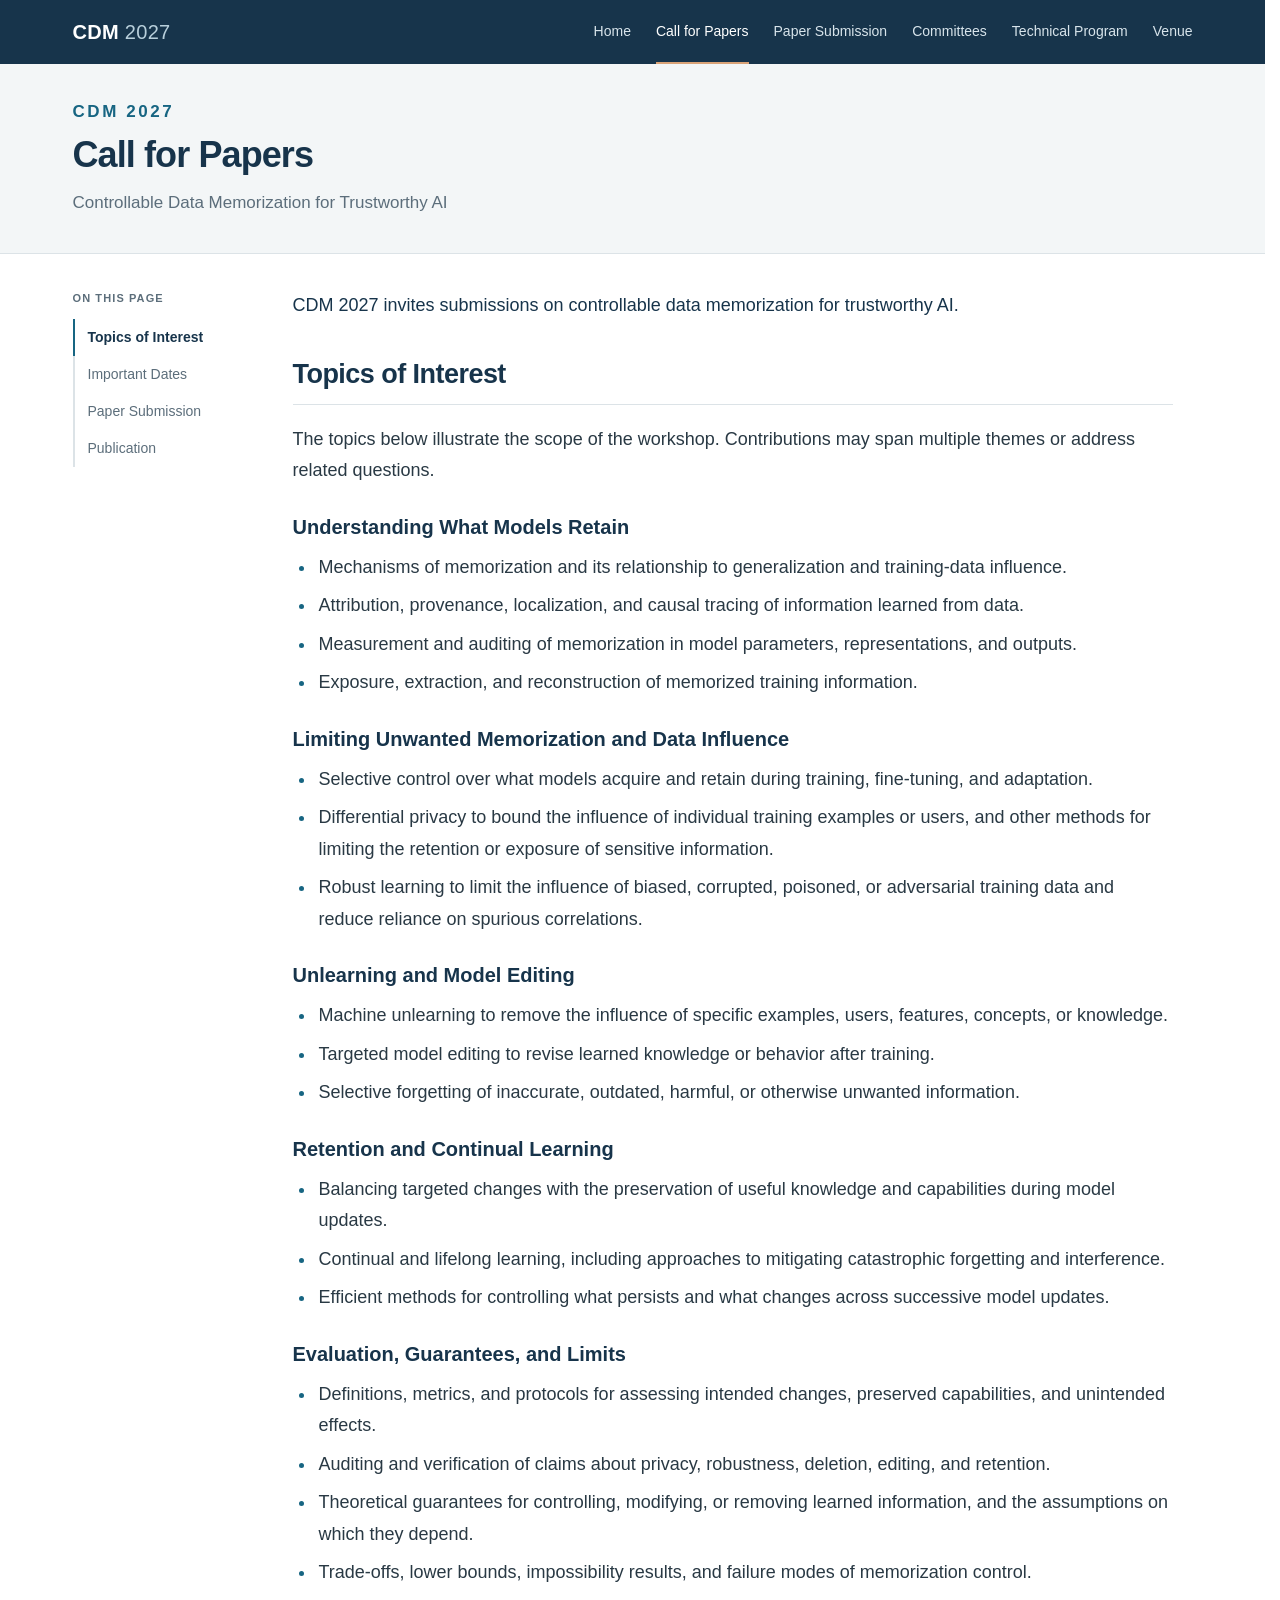
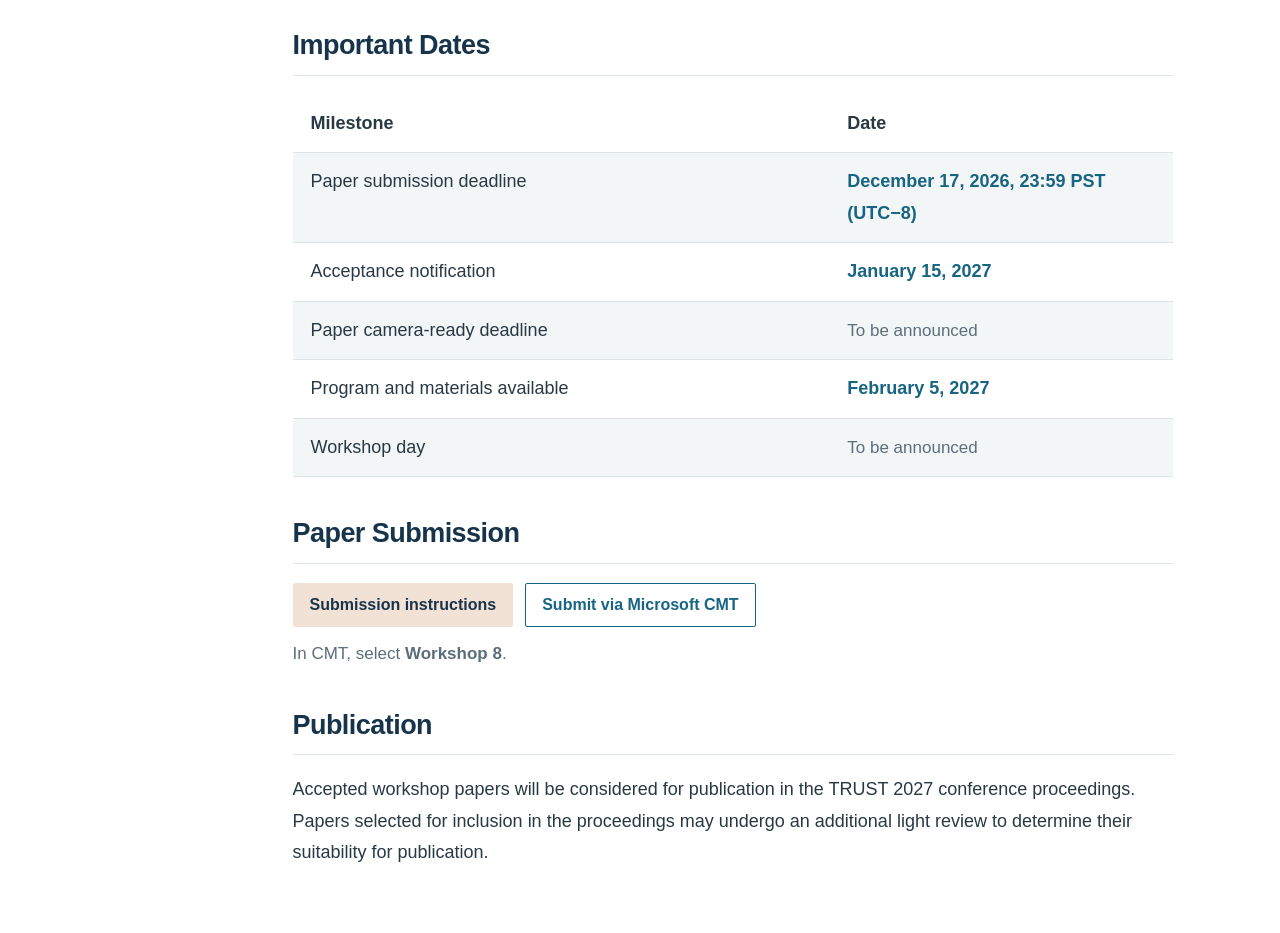
==== commit 975a8cec: "new content" ====
--- a/cfp.html
+++ b/cfp.html
@@ -13,8 +13,8 @@
 <title>Call for Papers | CDM 2027</title>
 <link href="https://cdm27.github.io/cfp.html" rel="canonical"/>
 <link href="assets/favicon.svg" rel="icon" type="image/svg+xml"/>
-<link href="assets/style.css?v=cbe42d941dc9" rel="stylesheet"/>
-<script defer="True" src="assets/site.js?v=b43b7b5dd278"></script>
+<link href="assets/style.css?v=eb34aafc82ca" rel="stylesheet"/>
+<script defer="True" src="assets/site.js?v=4deeda9ff2f8"></script>
 </head>
 <body>
 <a class="skip-link" href="#main">Skip to content</a>
@@ -84,8 +84,18 @@
     </tbody>
   </table>
 </section>
-<section aria-labelledby="submission-title" class="section reading-width" id="submission"><h2 id="submission-title">Paper Submission</h2><p><a class="text-link" href="https://cmt3.research.microsoft.com/TRUST2027/">Submit via Microsoft CMT <span aria-hidden="true">→</span></a></p><p>See the <a href="submission.html">Paper Submission page</a> for manuscript requirements, submission instructions, and details of the review process.</p></section>
-<section aria-labelledby="publication-title" class="section reading-width" id="publication"><h2 id="publication-title">Publication</h2><blockquote>Accepted workshop papers will be considered for publication in the TRUST 2027 conference proceedings. Papers selected for inclusion in the proceedings may undergo an additional light review to determine their suitability for publication.</blockquote></section>
+<section aria-labelledby="submission-title" class="section reading-width" id="submission">
+  <h2 id="submission-title">Paper Submission</h2>
+  <div class="submission-actions">
+    <a class="submission-guide" href="submission.html">Submission instructions</a>
+    <a href="https://cmt3.research.microsoft.com/TRUST2027/">Submit via Microsoft CMT</a>
+  </div>
+  <p class="small-note">In CMT, select <strong>Workshop 8</strong>.</p>
+</section>
+<section aria-labelledby="publication-title" class="section reading-width" id="publication">
+  <h2 id="publication-title">Publication</h2>
+  <p>Accepted workshop papers will be considered for publication in the TRUST 2027 conference proceedings. Papers selected for inclusion in the proceedings may undergo an additional light review to determine their suitability for publication.</p>
+</section>
 </div></main>
 </body>
 </html>
--- a/assets/style.css
+++ b/assets/style.css
@@ -33,39 +33,21 @@
 .hero { position: relative; isolation: isolate; overflow: hidden; flex-shrink: 0; background: var(--navy); color: #fff; }
 /* The photograph stays intact. Overscan crops the scan borders at every width. */
 .hero::before { content: ""; position: absolute; inset: 0; z-index: -2; background: url("washington-dc.jpg?v=20261108") center 45% / cover no-repeat; transform: scale(1.12); filter: saturate(.78) contrast(1.04); }
-.hero::after { content: ""; position: absolute; inset: 0; z-index: -1; background: linear-gradient(90deg, rgba(12,30,45,.86), rgba(12,30,45,.58)); }
-.hero-inner { display: grid; row-gap: 20px; padding-block: 58px 54px; }
-.hero-copy { min-width: 0; }
+.hero::after { content: ""; position: absolute; inset: 0; z-index: -1; background: linear-gradient(180deg, rgba(12,30,45,.72), rgba(12,30,45,.79)); }
+.hero-inner { padding-block: 58px 54px; text-align: center; }
 .eyebrow { margin: 0 0 12px; color: var(--blue); font-size: 17px; font-weight: 700; letter-spacing: .15em; text-transform: uppercase; line-height: 1.65; }
 h1 { margin: 0; font-weight: 600; line-height: 1.24; color: var(--navy); letter-spacing: -.025em; }
-.hero h1 { max-width: 1080px; color: #fff; }
+.hero h1 { max-width: 1080px; margin-inline: auto; color: #fff; }
 .hero .eyebrow { color: #e0eaf0; font-size: 18px; letter-spacing: .13em; margin-bottom: 19px; }
 .hero a { color: #fff; }
 .hero a:hover { color: #f1c4a3; }
-.hero-title-main { display: block; font-size: clamp(34px, 4.4vw, 52px); font-weight: 700; line-height: 1.18; letter-spacing: -.035em; }
+.hero-title-main { display: block; font-size: clamp(34px, 5vw, 58px); font-weight: 700; line-height: 1.18; letter-spacing: -.035em; }
 .hero-title-sub { display: block; margin-top: 9px; font-size: clamp(25px, 2.8vw, 32px); font-weight: 400; }
 .hero-subtitle { margin: 24px 0 0; font-size: 17px; }
-.hero-submission { display: flex; flex-wrap: wrap; align-items: center; gap: 12px 24px; }
-.hero-deadline { margin: 0; font-size: 18px; line-height: 1.5; }
-.hero-deadline span { display: block; color: #d0dfe7; font-size: 16px; }
+.hero-deadline { display: flex; flex-wrap: wrap; justify-content: center; align-items: baseline; gap: 3px 10px; margin: 16px 0 0; font-size: 18px; line-height: 1.5; }
+.hero-deadline span { color: #e0eaf0; font-size: 16px; }
 .hero-deadline time { font-weight: 700; }
-.hero .hero-submission-link {
-  display: inline-flex;
-  align-items: center;
-  min-height: 44px;
-  padding: 9px 16px;
-  border-radius: 2px;
-  background: #f2e2d6;
-  color: var(--navy);
-  font-size: 16px;
-  font-weight: 700;
-  line-height: 1.4;
-  text-decoration: none;
-}
-.hero .hero-submission-link:hover { background: #fff; color: var(--navy); }
-.hero-submission-link:focus-visible { outline-color: #f1c4a3; }
-.page-layout { display: grid; grid-template-columns: minmax(0, 1fr) 280px; gap: 64px; align-content: start; padding-block: 46px 64px; }
-.main-column, .sidebar { min-width: 0; }
+.home-content { max-width: 1040px; padding-block: 46px 64px; }
 .section { margin-bottom: 38px; }
 .section:last-child { margin-bottom: 0; }
 h2 { margin: 0 0 19px; padding-bottom: 10px; border-bottom: 1px solid var(--line); color: var(--navy); font-size: 27px; font-weight: 600; line-height: 1.4; letter-spacing: -.02em; }
@@ -80,30 +62,67 @@
 .text-link { font-weight: 600; font-size: 17px; text-decoration: none; }
 .text-link:hover { text-decoration: underline; }
 .text-link span { margin-left: 7px; }
-.intro-links { display: flex; flex-wrap: wrap; gap: 12px 28px; margin-top: 23px; }
-.objective-list { padding: 0; margin: 0 0 23px; list-style: none; }
-.objective-list li { margin: 0 0 18px; padding: 0 0 0 17px; border-left: 2px solid var(--line); }
-.objective-list h3 { margin: 0 0 6px; font-size: 20px; }
-.objective-list p { font-size: 18px; line-height: 1.7; }
-.sidebar { font-size: 17px; }
-.sidebar-section { margin-bottom: 30px; }
-.sidebar-section + .sidebar-section { border-top: 1px solid var(--line); padding-top: 25px; }
-.sidebar h2 { font-size: 22px; margin-bottom: 15px; }
-.sidebar p { margin-bottom: 12px; }
-.sidebar .submission-contact { margin: 16px 0 0; }
-.submission-contact span { display: block; color: var(--muted); }
-.dates-panel { background: var(--wash); border-top: 3px solid var(--blue); padding: 21px; }
-.dates-panel h2 { border: 0; padding-bottom: 0; }
-.dates-list { margin: 0; }
-.dates-list > div { padding-block: 10px; border-bottom: 1px solid var(--line); }
-.dates-list > div:first-child { padding-top: 0; }
-.dates-list > div:last-child { border: 0; padding-bottom: 0; }
-.dates-list dt { color: var(--muted); font-size: 17px; }
-.dates-list dd { margin: 2px 0 0; color: var(--navy); font-weight: 600; font-size: 19px; }
-.dates-list > div:first-child dd { color: var(--blue); font-size: 20px; }
+.submission-actions { display: flex; flex-wrap: wrap; gap: 10px 12px; margin: 18px 0 12px; }
+.submission-actions a {
+  display: inline-flex;
+  align-items: center;
+  justify-content: center;
+  min-height: 44px;
+  padding: 9px 16px;
+  border: 1px solid var(--blue);
+  border-radius: 2px;
+  color: var(--blue);
+  font-size: 16px;
+  font-weight: 700;
+  line-height: 1.4;
+  text-align: center;
+  text-decoration: none;
+}
+.submission-actions .submission-guide { background: #f2e2d6; border-color: #f2e2d6; color: var(--navy); }
+.submission-actions a:hover { background: var(--wash); border-color: var(--blue); }
+.workshop-contact { display: flex; flex-wrap: wrap; gap: 2px 10px; align-items: baseline; margin: 0; color: var(--muted); font-size: 16px; }
+.workshop-contact + .workshop-contact { margin-top: 4px; }
+.home-dates h2 { border-bottom: 0; padding-bottom: 0; }
+.dates-timeline { margin: 0; }
+.dates-timeline > div { position: relative; padding: 0 0 18px 26px; }
+.dates-timeline > div:last-child { padding-bottom: 0; }
+.dates-timeline > div::before {
+  content: "";
+  position: absolute;
+  z-index: 1;
+  inset-block-start: 7px;
+  inset-inline-start: 0;
+  box-sizing: border-box;
+  width: 12px;
+  height: 12px;
+  border: 2px solid var(--blue);
+  border-radius: 50%;
+  background: var(--blue);
+}
+.dates-timeline > .pending-date::before { border-color: var(--muted); background: var(--paper); }
+.dates-timeline > div:not(:last-child)::after {
+  content: "";
+  position: absolute;
+  inset-block: 13px -13px;
+  inset-inline-start: 5px;
+  width: 2px;
+  background: var(--line);
+}
+.dates-timeline > div:last-child::after {
+  content: "";
+  position: absolute;
+  inset-block-start: 13px;
+  inset-inline-start: 1px;
+  width: 10px;
+  height: 30px;
+  background: var(--line);
+  clip-path: polygon(40% 0, 60% 0, 60% 75%, 100% 75%, 50% 100%, 0 75%, 40% 75%);
+}
+.dates-timeline dt { color: var(--navy); font-size: 16px; font-weight: 600; line-height: 1.6; }
+.dates-timeline dd { margin: 2px 0 0; color: var(--navy); font-weight: 600; font-size: 19px; }
+.deadline-time { display: block; color: var(--muted); font-size: 16px; font-weight: 400; }
 .pending { color: var(--muted); font-size: 17px; font-weight: 400; }
 .small-note { color: var(--muted); font-size: 17px; line-height: 1.75; }
-.dates-panel .small-note { margin-top: 17px; margin-bottom: 0; }
 .muted { color: var(--muted); font-size: 17px; }
 .page-banner { flex-shrink: 0; background: var(--wash); border-bottom: 1px solid var(--line); padding-block: 34px 36px; }
 .page-banner .eyebrow { margin-bottom: 7px; }
@@ -133,25 +152,21 @@
 .info-table tbody tr:nth-child(odd) { background: var(--wash); }
 .dates-table td { width: 39%; color: var(--blue); font-weight: 600; }
 blockquote { margin: 14px 0; padding: 19px 23px; border-left: 3px solid var(--blue); background: var(--wash); }
-.submission-overview { display: grid; grid-template-columns: minmax(0, 1fr) 310px; gap: 55px; }
-.submission-status { padding: 25px 28px; background: var(--wash); border-top: 3px solid var(--blue); }
-.submission-status h2 { border: 0; margin-bottom: 12px; padding: 0; }
-.status-label { display: block; margin-bottom: 10px; color: #765035; font-size: 17px; font-weight: 700; letter-spacing: .09em; text-transform: uppercase; }
-.submission-dates h2 { font-size: 21px; }
-.submission-dates dl { margin: 0 0 12px; }
-.submission-dates dl > div { margin-bottom: 12px; }
-.submission-dates dt { color: var(--muted); font-size: 17px; }
-.submission-dates dd { margin: 0; color: var(--navy); font-weight: 600; font-size: 17px; }
-.submission-dates .small-note { margin-bottom: 12px; }
+.submission-status { display: flex; flex-wrap: wrap; align-items: center; justify-content: space-between; gap: 12px 24px; margin-bottom: 20px; padding: 16px 18px; background: var(--wash); border-left: 3px solid var(--blue); }
+.submission-status p, .submission-status .submission-actions { margin: 0; }
+.submission-status time { color: var(--navy); font-weight: 700; }
+.submission-status time span { display: inline-block; }
+.status-label { display: block; color: var(--muted); font-size: 16px; }
+.submission-steps { margin: 0 0 16px; padding-inline-start: 24px; }
 .notice { padding: 19px 22px; background: var(--wash); border-left: 3px solid var(--accent); font-size: 18px; margin-top: 23px; }
 .notice h3 { margin: 0 0 8px; font-size: 17px; }
-/* Text-only committee lists: one person and affiliation per line. */
+/* Committee names and affiliations share a responsive grid. */
 .heading-note { color: var(--muted); font-size: 14px; font-weight: 400; letter-spacing: 0; white-space: nowrap; }
-.people-list { list-style: none; margin: 0; padding: 0; }
-.people-list li { margin: 0; padding: 6px 0; font-size: 18px; line-height: 1.65; }
-.person-name { color: var(--navy); font-weight: 600; text-decoration: none; }
+.people-list { display: grid; grid-template-columns: repeat(3, minmax(0, 1fr)); gap: 12px 24px; list-style: none; margin: 0; padding: 0; }
+.people-list li { min-width: 0; margin: 0; padding: 8px 0 16px; border-bottom: 1px solid var(--line); line-height: 1.5; }
+.person-name { display: block; width: fit-content; max-width: 100%; color: var(--navy); font-size: 19px; font-weight: 700; text-decoration: none; overflow-wrap: anywhere; }
 a.person-name:hover { color: var(--blue); text-decoration: underline; }
-.affiliation { color: var(--muted); font-size: inherit; font-weight: 400; }
+.affiliation { display: block; margin-top: 4px; color: var(--muted); font-size: 16px; font-style: italic; overflow-wrap: anywhere; }
 .contact-band { display: flex; align-items: center; justify-content: space-between; gap: 25px; background: var(--wash); border-left: 3px solid var(--blue); padding: 23px 27px; }
 .contact-band h2 { border: 0; padding: 0; margin-bottom: 5px; font-size: 21px; }
 .contact-band p { font-size: 18px; }
@@ -171,13 +186,18 @@
 .skip-link:focus { top: 10px; }
 .sr-only { position: absolute; width: 1px; height: 1px; padding: 0; margin: -1px; overflow: hidden; clip-path: inset(50%); white-space: nowrap; border: 0; }
 @media screen and (min-width: 1120px) {
-  .hero-inner { grid-template-columns: minmax(0, 1fr) 280px; column-gap: 64px; align-items: center; }
-  .hero-submission {
-    flex-direction: column;
-    align-items: flex-start;
-    padding-inline-start: 16px;
-    border-inline-start: 1px solid rgba(255, 255, 255, .32);
+  .dates-timeline { display: grid; grid-template-columns: repeat(5, minmax(0, 1fr)); gap: 20px; }
+  .dates-timeline > div { padding: 22px 0 0; }
+  .dates-timeline > div::before { inset-block-start: 0; }
+  .dates-timeline > div:not(:last-child)::after { inset-block: 5px auto; inset-inline-start: 6px; width: calc(100% + 20px); height: 2px; }
+  .dates-timeline > div:last-child::after {
+    inset-block-start: 1px;
+    inset-inline-start: 6px;
+    width: 52px;
+    height: 10px;
+    clip-path: polygon(0 40%, 84% 40%, 84% 0, 100% 50%, 84% 100%, 84% 60%, 0 60%);
   }
+  .dates-timeline dt { min-block-size: 3.2em; }
 }
 @media (max-width: 1020px) {
   .navigation { flex-wrap: wrap; }
@@ -188,11 +208,10 @@
   .js .menu-toggle { display: inline-flex; }
   .js .nav-links { display: none; position: absolute; inset: 100% 0 auto; max-height: calc(100vh - var(--header-height) - 8px); max-height: calc(100dvh - var(--header-height) - 8px); overflow-y: auto; background: var(--navy); padding: 8px 18px 16px; border-top: 1px solid #36536b; box-shadow: 0 7px 12px rgba(12,30,45,.15); }
   .js .site-header.menu-open .nav-links { display: flex; }
-  .page-layout { gap: 38px; grid-template-columns: minmax(0, 1fr) 260px; }
-  .submission-overview { gap: 35px; grid-template-columns: minmax(0, 1fr) 280px; }
 }
 @media (max-width: 880px) {
   .content-layout { grid-template-columns: minmax(0, 1fr); gap: 24px; }
+  .people-list { grid-template-columns: repeat(2, minmax(0, 1fr)); }
   .page-toc { top: calc(var(--header-height) + 12px); z-index: 50; border: 1px solid var(--line); border-radius: 2px; background: var(--paper); box-shadow: 0 3px 10px rgba(23,52,75,.06); max-height: calc(100dvh - var(--header-height) - 24px); }
   .page-toc summary { margin: 0; padding: 13px 17px; pointer-events: auto; cursor: pointer; color: var(--navy); font-size: 12px; }
   .page-toc summary::after { content: "+"; float: right; font-size: 16px; line-height: 1.1; }
@@ -204,16 +223,11 @@
   .hero-inner { padding-block: 40px; }
   .hero-title-main { font-size: 38px; }
   .hero-subtitle { font-size: 17px; }
-  .page-layout { grid-template-columns: 1fr; gap: 32px; padding-block: 32px 44px; }
-  .sidebar { display: grid; grid-template-columns: 1fr 1fr; gap: 27px; border-top: 1px solid var(--line); padding-top: 28px; }
-  .sidebar-section { margin: 0; }
-  .sidebar-section + .sidebar-section { padding: 0; border: 0; }
+  .home-content { padding-block: 32px 44px; }
   .page-banner { padding-block: 26px; }
   .page-banner h1 { font-size: 32px; }
   .content-page { padding-block: 28px 44px; }
-  .submission-overview, .venue-overview { grid-template-columns: 1fr; gap: 26px; }
-  .submission-dates dl { display: grid; grid-template-columns: 1fr 1fr; gap: 13px 24px; }
-  .submission-dates dl > div { margin-bottom: 0; }
+  .venue-overview { grid-template-columns: 1fr; gap: 26px; }
   .attendance-grid { gap: 30px; }
   .attendance-grid h2 { font-size: 21px; }
   .contact-band { flex-direction: column; align-items: flex-start; gap: 13px; }
@@ -227,8 +241,8 @@
   .hero-title-sub { font-size: 26px; }
   .hero .eyebrow { font-size: 18px; }
   .hero-subtitle { margin-top: 19px; font-size: 17px; }
-  .hero-submission { flex-direction: column; align-items: flex-start; }
-  .hero::after { background: linear-gradient(90deg, rgba(12,30,45,.86), rgba(12,30,45,.69)); }
+  .hero-deadline { flex-direction: column; align-items: center; }
+  .submission-actions { flex-direction: column; }
   h2 { font-size: 25px; }
   .lead { font-size: 18px; }
   .section { margin-bottom: 30px; }
@@ -236,13 +250,11 @@
   .page-banner p:last-child { font-size: 17px; }
 
 
-  .sidebar { display: block; }
-  .sidebar-section + .sidebar-section { margin-top: 26px; padding-top: 23px; border-top: 1px solid var(--line); }
+  .people-list { grid-template-columns: minmax(0, 1fr); }
   .info-table th, .info-table td { padding: 12px 10px; font-size: 18px; }
   .dates-table td { width: 44%; }
   .dates-table .pending { font-size: 17px; }
-  .submission-status { padding: 22px; }
-  .submission-dates dl { grid-template-columns: 1fr; }
+  .submission-status { padding-inline: 14px; }
   .attendance-grid { grid-template-columns: 1fr; gap: 27px; }
   .contact-band { padding: 21px 23px; }
   .announcement { padding: 25px 23px; }
@@ -255,17 +267,15 @@
   .site-header, .skip-link, .page-toc { display: none; }
   .container { width: 100%; }
   .hero::before, .hero::after { display: none; }
-  .hero, .page-banner, .dates-panel, .announcement { background: #fff; color: var(--ink); }
+  .hero, .page-banner, .announcement { background: #fff; color: var(--ink); }
   .hero h1, .hero .eyebrow, .hero a, .hero-deadline span { color: var(--navy); }
-  .hero .hero-submission-link { min-height: 0; padding: 0; background: transparent; text-decoration: underline; }
   .hero-inner, .page-banner { padding-block: 16px; }
   .hero-title-main { font-size: 30px; }
   .hero-title-sub { font-size: 23px; }
-  .page-layout, .content-layout, .submission-overview, .venue-overview { display: block; padding-block: 20px; }
-  .sidebar { display: block; border-top: 1px solid var(--line); padding-top: 20px; }
-  .sidebar-section { margin-top: 20px; }
-  .people-list li, .topics-list li, tr { break-inside: avoid; }
-  .submission-dates { margin-top: 20px; }
+  .home-content, .content-layout, .venue-overview { display: block; padding-block: 20px; }
+  .submission-actions a, .submission-actions .submission-guide { min-height: 0; padding: 0; border: 0; background: transparent; color: inherit; text-decoration: underline; }
+  .dates-timeline > div, .people-list li, .topics-list li, tr { break-inside: avoid; }
+  .submission-status { background: #fff; break-inside: avoid; }
   body { font-size: 10pt; }
   a { color: inherit; }
 }
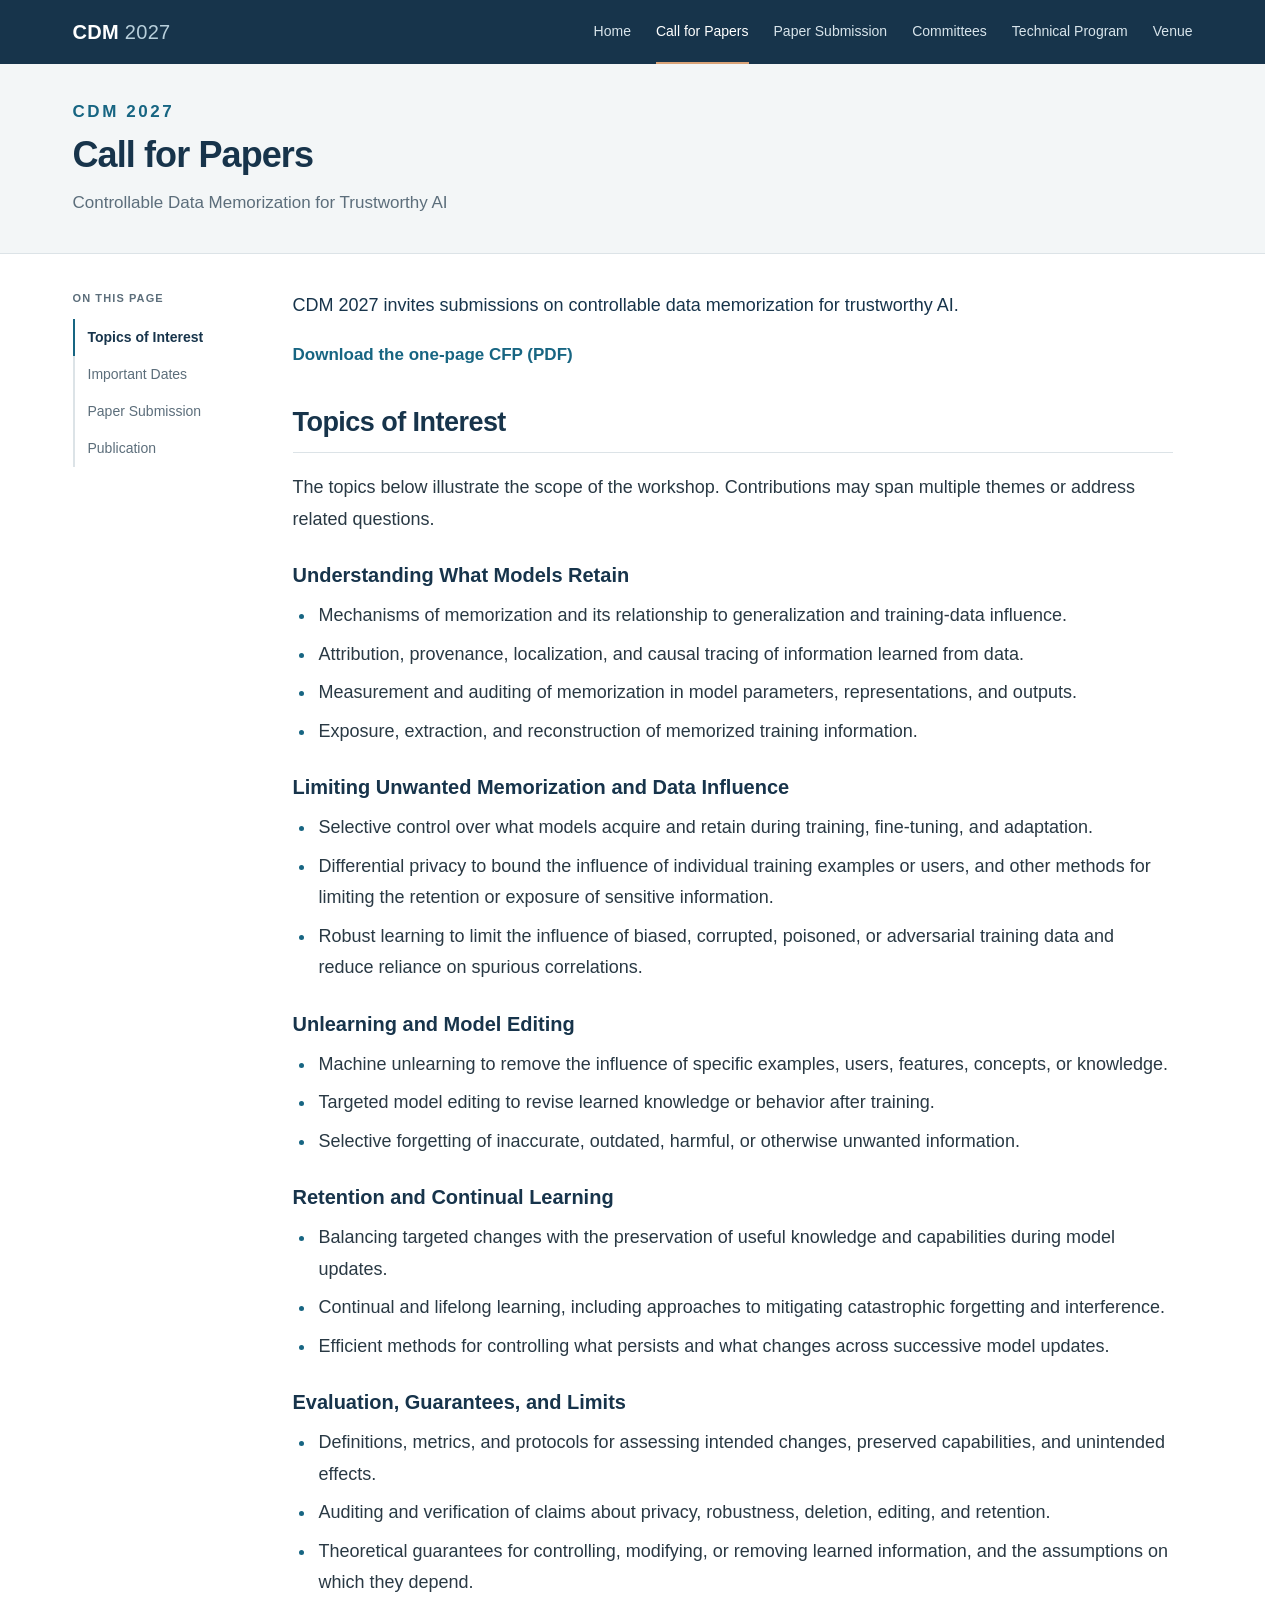
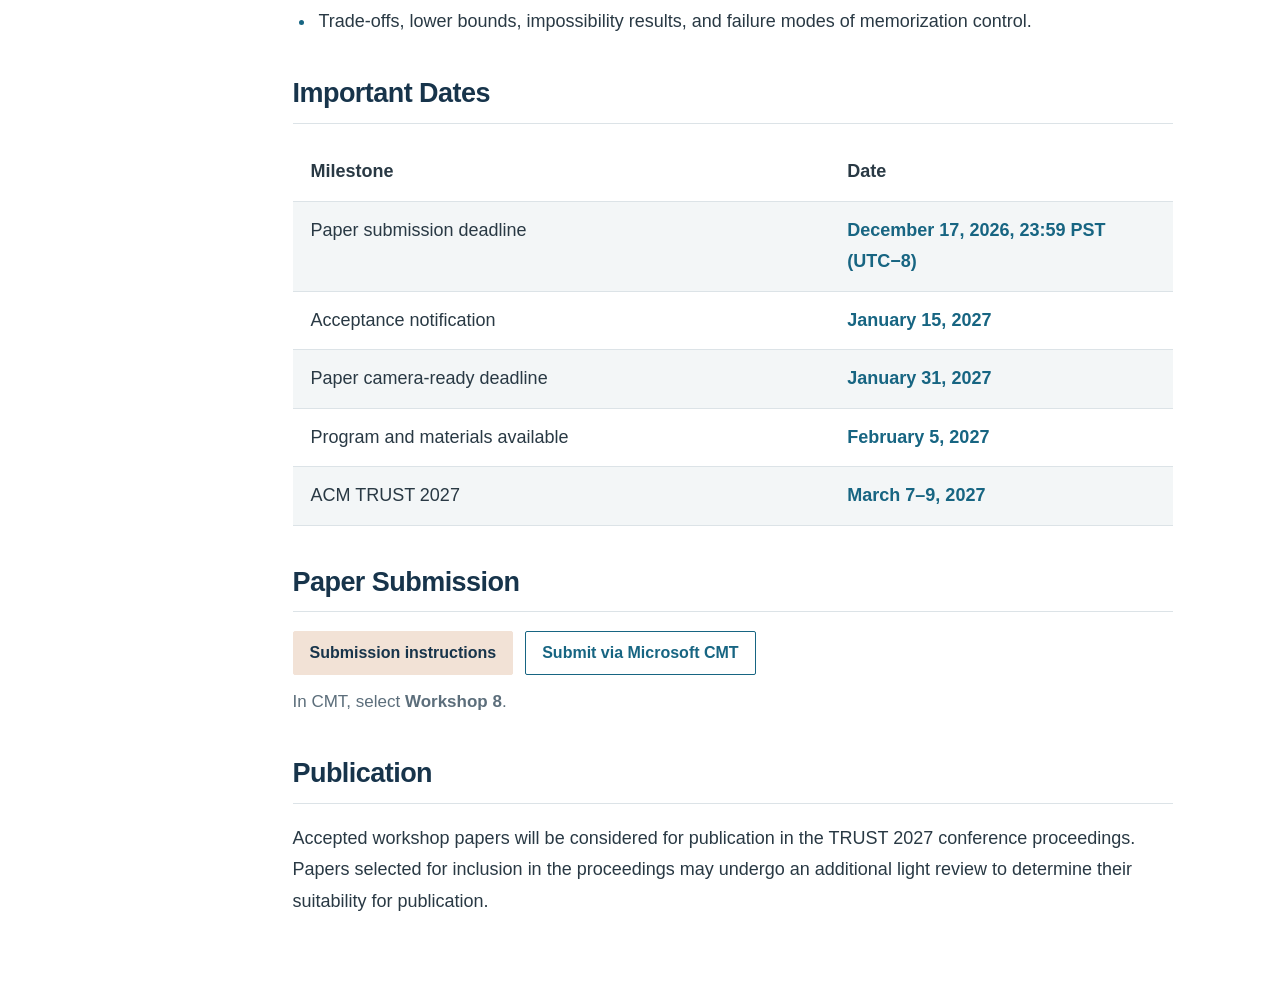
==== commit 137ec819: "revised content" ====
--- a/cfp.html
+++ b/cfp.html
@@ -13,7 +13,7 @@
 <title>Call for Papers | CDM 2027</title>
 <link href="https://cdm27.github.io/cfp.html" rel="canonical"/>
 <link href="assets/favicon.svg" rel="icon" type="image/svg+xml"/>
-<link href="assets/style.css?v=eb34aafc82ca" rel="stylesheet"/>
+<link href="assets/style.css?v=f814e3cf049d" rel="stylesheet"/>
 <script defer="True" src="assets/site.js?v=4deeda9ff2f8"></script>
 </head>
 <body>
@@ -26,6 +26,7 @@
 <main class="container content-page content-layout" id="main"><aside aria-label="Page contents" class="page-toc"><details open=""><summary>On this page</summary><nav aria-label="Call for Papers sections"><a href="#topics">Topics of Interest</a><a href="#important-dates">Important Dates</a><a href="#submission">Paper Submission</a><a href="#publication">Publication</a></nav></details></aside><div class="page-content">
 <div class="cfp-summary">
   <p class="lead">CDM 2027 invites submissions on controllable data memorization for trustworthy AI.</p>
+  <a class="text-link" href="assets/CDM-2027-Call-for-Papers.pdf" download>Download the one-page CFP (PDF)</a>
 </div>
 <section aria-labelledby="topics-title" class="section reading-width" id="topics">
   <h2 id="topics-title">Topics of Interest</h2>
@@ -78,9 +79,9 @@
     <tbody>
       <tr><th scope="row">Paper submission deadline</th><td><time datetime="2026-12-17T23:59:00-08:00">December 17, 2026, 23:59 PST (UTC−8)</time></td></tr>
       <tr><th scope="row">Acceptance notification</th><td><time datetime="2027-01-15">January 15, 2027</time></td></tr>
-      <tr><th scope="row">Paper camera-ready deadline</th><td><span class="pending">To be announced</span></td></tr>
+      <tr><th scope="row">Paper camera-ready deadline</th><td><time datetime="2027-01-31">January 31, 2027</time></td></tr>
       <tr><th scope="row">Program and materials available</th><td><time datetime="2027-02-05">February 5, 2027</time></td></tr>
-      <tr><th scope="row">Workshop day</th><td><span class="pending">To be announced</span></td></tr>
+      <tr><th scope="row">ACM TRUST 2027</th><td><time datetime="2027-03-07">March 7</time>–<time datetime="2027-03-09">9, 2027</time></td></tr>
     </tbody>
   </table>
 </section>
--- a/assets/style.css
+++ b/assets/style.css
@@ -192,10 +192,10 @@
   .dates-timeline > div:not(:last-child)::after { inset-block: 5px auto; inset-inline-start: 6px; width: calc(100% + 20px); height: 2px; }
   .dates-timeline > div:last-child::after {
     inset-block-start: 1px;
-    inset-inline-start: 6px;
-    width: 52px;
+    inset-inline: 6px -12px;
+    width: auto;
     height: 10px;
-    clip-path: polygon(0 40%, 84% 40%, 84% 0, 100% 50%, 84% 100%, 84% 60%, 0 60%);
+    clip-path: polygon(0 40%, calc(100% - 9px) 40%, calc(100% - 9px) 0, 100% 50%, calc(100% - 9px) 100%, calc(100% - 9px) 60%, 0 60%);
   }
   .dates-timeline dt { min-block-size: 3.2em; }
 }
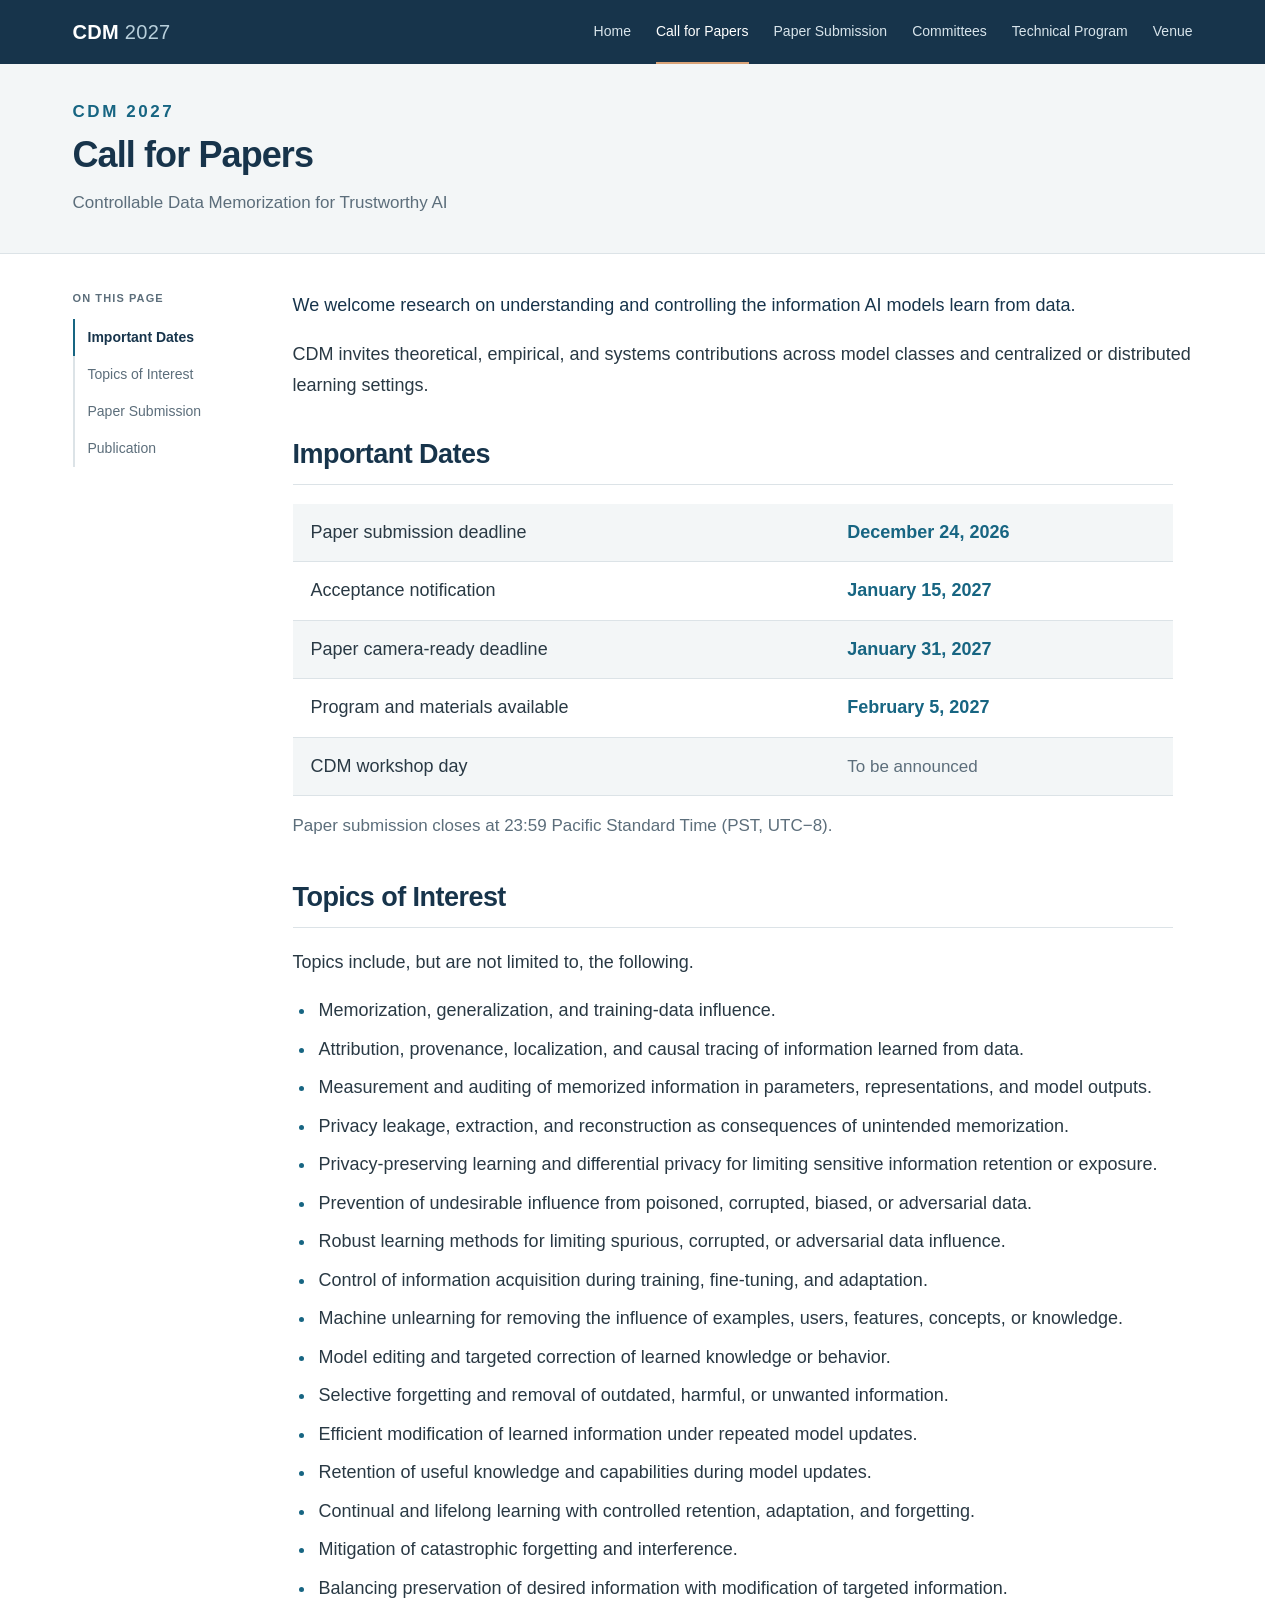
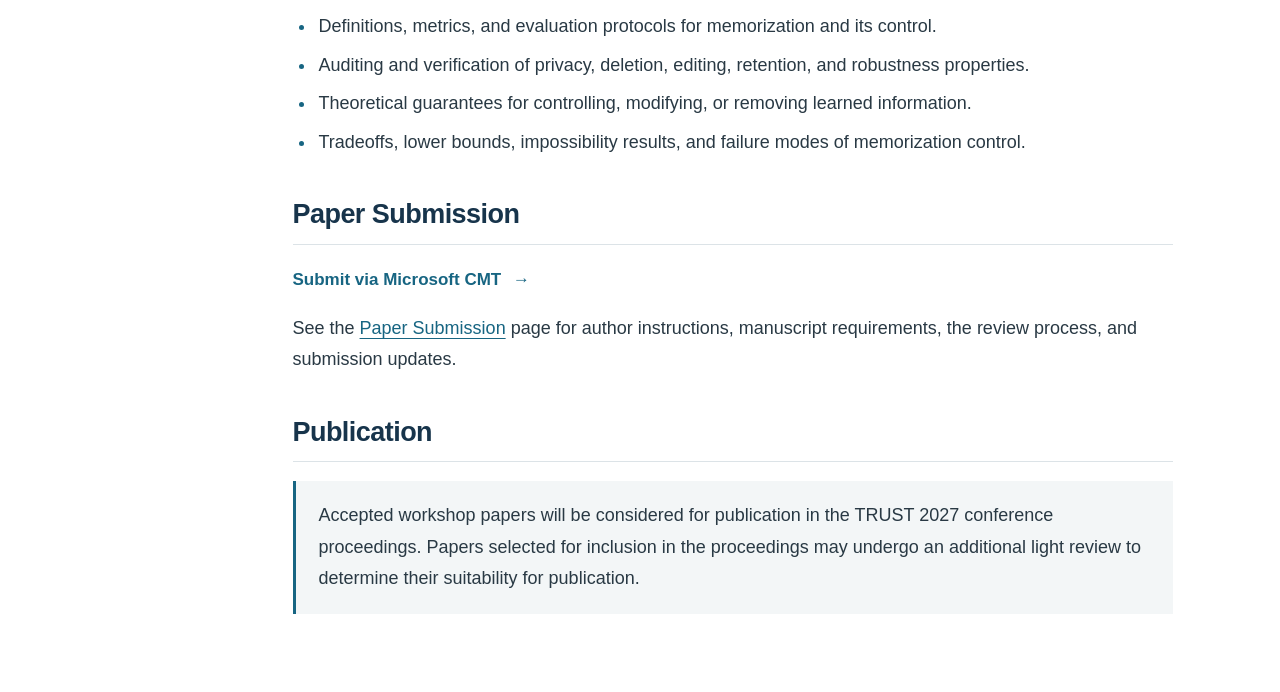
==== commit 24b9b5ec: "change timeline" ====
--- a/cfp.html
+++ b/cfp.html
@@ -13,8 +13,8 @@
 <title>Call for Papers | CDM 2027</title>
 <link href="https://cdm27.github.io/cfp.html" rel="canonical"/>
 <link href="assets/favicon.svg" rel="icon" type="image/svg+xml"/>
-<link href="assets/style.css?v=f814e3cf049d" rel="stylesheet"/>
-<script defer="True" src="assets/site.js?v=4deeda9ff2f8"></script>
+<link href="assets/style.css?v=e73c64de600d" rel="stylesheet"/>
+<script defer="True" src="assets/site.js?v=b43b7b5dd278"></script>
 </head>
 <body>
 <a class="skip-link" href="#main">Skip to content</a>
@@ -23,80 +23,20 @@
 <button aria-controls="primary-navigation" aria-expanded="false" aria-label="Open navigation" class="menu-toggle" type="button"><span>Menu</span><span aria-hidden="true" class="menu-icon">☰</span></button><div class="nav-links" id="primary-navigation"><a href="index.html">Home</a><a aria-current="page" href="cfp.html">Call for Papers</a><a href="submission.html">Paper Submission</a><a href="organization.html">Committees</a><a href="program.html">Technical Program</a><a href="venue.html">Venue</a></div>
 </nav></header>
 <div class="page-banner"><div class="container"><p class="eyebrow">CDM 2027</p><h1>Call for Papers</h1><p>Controllable Data Memorization for Trustworthy AI</p></div></div>
-<main class="container content-page content-layout" id="main"><aside aria-label="Page contents" class="page-toc"><details open=""><summary>On this page</summary><nav aria-label="Call for Papers sections"><a href="#topics">Topics of Interest</a><a href="#important-dates">Important Dates</a><a href="#submission">Paper Submission</a><a href="#publication">Publication</a></nav></details></aside><div class="page-content">
+<main class="container content-page content-layout" id="main"><aside aria-label="Page contents" class="page-toc"><details open=""><summary>On this page</summary><nav aria-label="Call for Papers sections"><a href="#important-dates">Important Dates</a><a href="#topics">Topics of Interest</a><a href="#submission">Paper Submission</a><a href="#publication">Publication</a></nav></details></aside><div class="page-content">
 <div class="cfp-summary">
-  <p class="lead">CDM 2027 invites submissions on controllable data memorization for trustworthy AI.</p>
-  <a class="text-link" href="assets/CDM-2027-Call-for-Papers.pdf" download>Download the one-page CFP (PDF)</a>
+<div><p class="lead">We welcome research on understanding and controlling the information AI models learn from data.</p><p>CDM invites theoretical, empirical, and systems contributions across model classes and centralized or distributed learning settings.</p></div>
 </div>
-<section aria-labelledby="topics-title" class="section reading-width" id="topics">
-  <h2 id="topics-title">Topics of Interest</h2>
-  <p>The topics below illustrate the scope of the workshop. Contributions may span multiple themes or address related questions.</p>
-
-  <h3>Understanding What Models Retain</h3>
-  <ul class="topics-list">
-    <li>Mechanisms of memorization and its relationship to generalization and training-data influence.</li>
-    <li>Attribution, provenance, localization, and causal tracing of information learned from data.</li>
-    <li>Measurement and auditing of memorization in model parameters, representations, and outputs.</li>
-    <li>Exposure, extraction, and reconstruction of memorized training information.</li>
-  </ul>
-
-  <h3>Limiting Unwanted Memorization and Data Influence</h3>
-  <ul class="topics-list">
-    <li>Selective control over what models acquire and retain during training, fine-tuning, and adaptation.</li>
-    <li>Differential privacy to bound the influence of individual training examples or users, and other methods for limiting the retention or exposure of sensitive information.</li>
-    <li>Robust learning to limit the influence of biased, corrupted, poisoned, or adversarial training data and reduce reliance on spurious correlations.</li>
-  </ul>
-
-  <h3>Unlearning and Model Editing</h3>
-  <ul class="topics-list">
-    <li>Machine unlearning to remove the influence of specific examples, users, features, concepts, or knowledge.</li>
-    <li>Targeted model editing to revise learned knowledge or behavior after training.</li>
-    <li>Selective forgetting of inaccurate, outdated, harmful, or otherwise unwanted information.</li>
-  </ul>
-
-  <h3>Retention and Continual Learning</h3>
-  <ul class="topics-list">
-    <li>Balancing targeted changes with the preservation of useful knowledge and capabilities during model updates.</li>
-    <li>Continual and lifelong learning, including approaches to mitigating catastrophic forgetting and interference.</li>
-    <li>Efficient methods for controlling what persists and what changes across successive model updates.</li>
-  </ul>
-
-  <h3>Evaluation, Guarantees, and Limits</h3>
-  <ul class="topics-list">
-    <li>Definitions, metrics, and protocols for assessing intended changes, preserved capabilities, and unintended effects.</li>
-    <li>Auditing and verification of claims about privacy, robustness, deletion, editing, and retention.</li>
-    <li>Theoretical guarantees for controlling, modifying, or removing learned information, and the assumptions on which they depend.</li>
-    <li>Trade-offs, lower bounds, impossibility results, and failure modes of memorization control.</li>
-  </ul>
-</section>
-<section aria-labelledby="dates-title" class="section reading-width" id="important-dates">
-  <h2 id="dates-title">Important Dates</h2>
-  <table class="info-table dates-table">
-    <caption class="sr-only">Paper and workshop dates</caption>
-    <thead>
-      <tr><th scope="col">Milestone</th><th scope="col">Date</th></tr>
-    </thead>
-    <tbody>
-      <tr><th scope="row">Paper submission deadline</th><td><time datetime="2026-12-17T23:59:00-08:00">December 17, 2026, 23:59 PST (UTC−8)</time></td></tr>
-      <tr><th scope="row">Acceptance notification</th><td><time datetime="2027-01-15">January 15, 2027</time></td></tr>
-      <tr><th scope="row">Paper camera-ready deadline</th><td><time datetime="2027-01-31">January 31, 2027</time></td></tr>
-      <tr><th scope="row">Program and materials available</th><td><time datetime="2027-02-05">February 5, 2027</time></td></tr>
-      <tr><th scope="row">ACM TRUST 2027</th><td><time datetime="2027-03-07">March 7</time>–<time datetime="2027-03-09">9, 2027</time></td></tr>
-    </tbody>
-  </table>
-</section>
-<section aria-labelledby="submission-title" class="section reading-width" id="submission">
-  <h2 id="submission-title">Paper Submission</h2>
-  <div class="submission-actions">
-    <a class="submission-guide" href="submission.html">Submission instructions</a>
-    <a href="https://cmt3.research.microsoft.com/TRUST2027/">Submit via Microsoft CMT</a>
-  </div>
-  <p class="small-note">In CMT, select <strong>Workshop 8</strong>.</p>
-</section>
-<section aria-labelledby="publication-title" class="section reading-width" id="publication">
-  <h2 id="publication-title">Publication</h2>
-  <p>Accepted workshop papers will be considered for publication in the TRUST 2027 conference proceedings. Papers selected for inclusion in the proceedings may undergo an additional light review to determine their suitability for publication.</p>
-</section>
+<section aria-labelledby="dates-title" class="section reading-width" id="important-dates"><h2 id="dates-title">Important Dates</h2><table class="info-table dates-table"><caption class="sr-only">Paper and workshop dates</caption><tbody>
+<tr><th scope="row">Paper submission deadline</th><td><time datetime="2026-12-24T23:59:00-08:00">December 24, 2026</time></td></tr>
+<tr><th scope="row">Acceptance notification</th><td><time datetime="2027-01-15">January 15, 2027</time></td></tr>
+<tr><th scope="row">Paper camera-ready deadline</th><td><time datetime="2027-01-31">January 31, 2027</time></td></tr>
+<tr><th scope="row">Program and materials available</th><td><time datetime="2027-02-05">February 5, 2027</time></td></tr>
+<tr><th scope="row">CDM workshop day</th><td><span class="pending">To be announced</span></td></tr>
+</tbody></table><p class="small-note">Paper submission closes at 23:59 Pacific Standard Time (PST, UTC−8).</p></section>
+<section aria-labelledby="topics-title" class="section reading-width" id="topics"><h2 id="topics-title">Topics of Interest</h2><p>Topics include, but are not limited to, the following.</p><ul class="topics-list"><li>Memorization, generalization, and training-data influence.</li><li>Attribution, provenance, localization, and causal tracing of information learned from data.</li><li>Measurement and auditing of memorized information in parameters, representations, and model outputs.</li><li>Privacy leakage, extraction, and reconstruction as consequences of unintended memorization.</li><li>Privacy-preserving learning and differential privacy for limiting sensitive information retention or exposure.</li><li>Prevention of undesirable influence from poisoned, corrupted, biased, or adversarial data.</li><li>Robust learning methods for limiting spurious, corrupted, or adversarial data influence.</li><li>Control of information acquisition during training, fine-tuning, and adaptation.</li><li>Machine unlearning for removing the influence of examples, users, features, concepts, or knowledge.</li><li>Model editing and targeted correction of learned knowledge or behavior.</li><li>Selective forgetting and removal of outdated, harmful, or unwanted information.</li><li>Efficient modification of learned information under repeated model updates.</li><li>Retention of useful knowledge and capabilities during model updates.</li><li>Continual and lifelong learning with controlled retention, adaptation, and forgetting.</li><li>Mitigation of catastrophic forgetting and interference.</li><li>Balancing preservation of desired information with modification of targeted information.</li><li>Definitions, metrics, and evaluation protocols for memorization and its control.</li><li>Auditing and verification of privacy, deletion, editing, retention, and robustness properties.</li><li>Theoretical guarantees for controlling, modifying, or removing learned information.</li><li>Tradeoffs, lower bounds, impossibility results, and failure modes of memorization control.</li></ul></section>
+<section aria-labelledby="submission-title" class="section reading-width" id="submission"><h2 id="submission-title">Paper Submission</h2><p><a class="text-link" href="https://cmt3.research.microsoft.com/TRUST2027/">Submit via Microsoft CMT <span aria-hidden="true">→</span></a></p><p>See the <a href="submission.html">Paper Submission</a> page for author instructions, manuscript requirements, the review process, and submission updates.</p></section>
+<section aria-labelledby="publication-title" class="section reading-width" id="publication"><h2 id="publication-title">Publication</h2><blockquote>Accepted workshop papers will be considered for publication in the TRUST 2027 conference proceedings. Papers selected for inclusion in the proceedings may undergo an additional light review to determine their suitability for publication.</blockquote></section>
 </div></main>
 </body>
 </html>
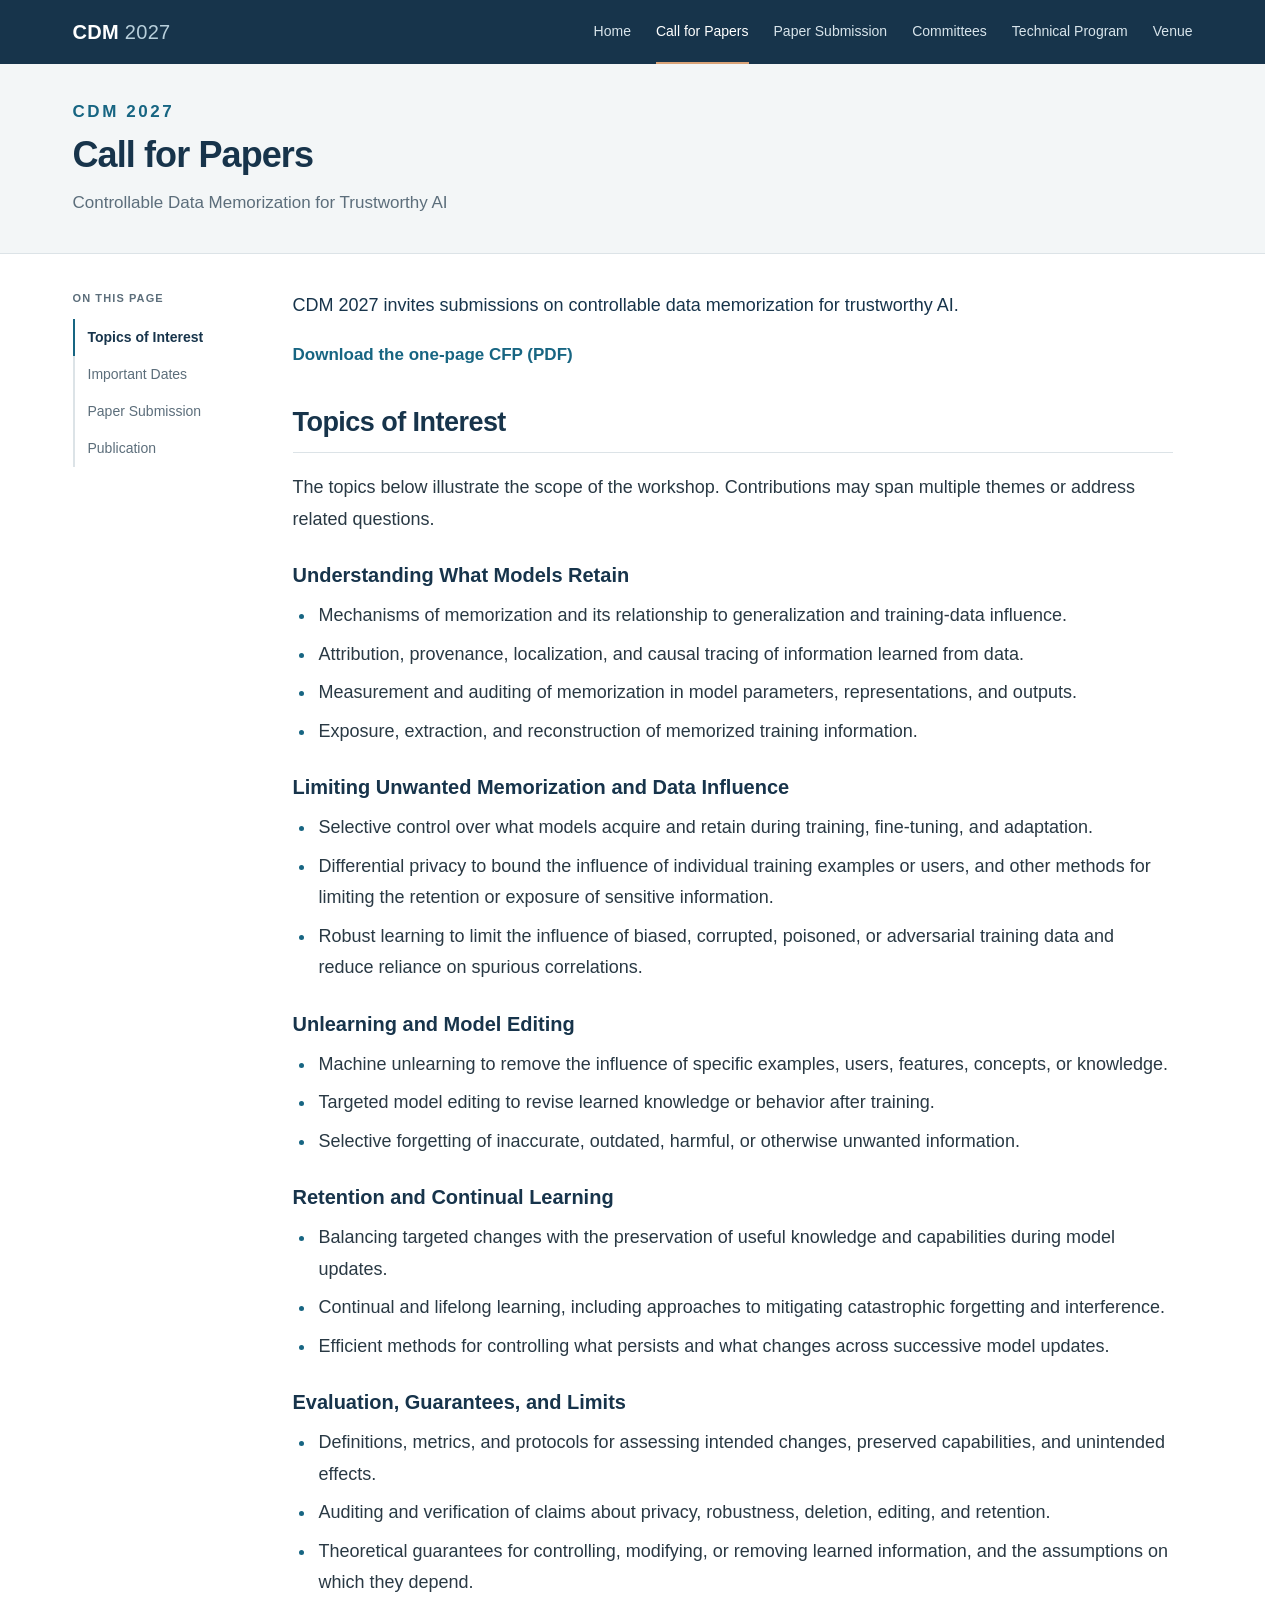
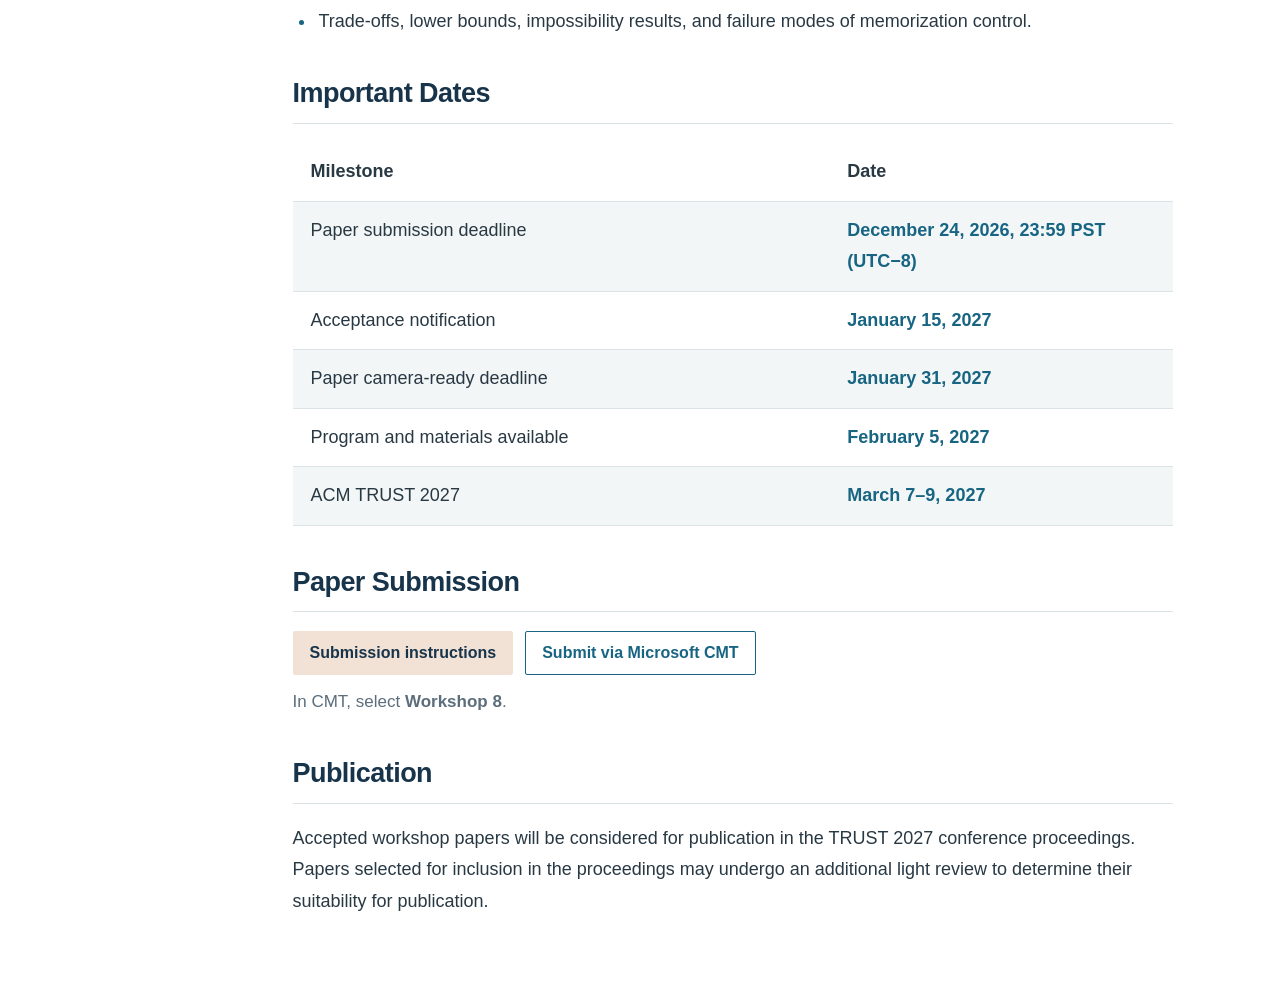
==== commit 588d5752: "Merge remote updates and preserve confirmed workshop dates" ====
--- a/cfp.html
+++ b/cfp.html
@@ -13,8 +13,8 @@
 <title>Call for Papers | CDM 2027</title>
 <link href="https://cdm27.github.io/cfp.html" rel="canonical"/>
 <link href="assets/favicon.svg" rel="icon" type="image/svg+xml"/>
-<link href="assets/style.css?v=e73c64de600d" rel="stylesheet"/>
-<script defer="True" src="assets/site.js?v=b43b7b5dd278"></script>
+<link href="assets/style.css?v=f814e3cf049d" rel="stylesheet"/>
+<script defer="True" src="assets/site.js?v=4deeda9ff2f8"></script>
 </head>
 <body>
 <a class="skip-link" href="#main">Skip to content</a>
@@ -23,20 +23,80 @@
 <button aria-controls="primary-navigation" aria-expanded="false" aria-label="Open navigation" class="menu-toggle" type="button"><span>Menu</span><span aria-hidden="true" class="menu-icon">☰</span></button><div class="nav-links" id="primary-navigation"><a href="index.html">Home</a><a aria-current="page" href="cfp.html">Call for Papers</a><a href="submission.html">Paper Submission</a><a href="organization.html">Committees</a><a href="program.html">Technical Program</a><a href="venue.html">Venue</a></div>
 </nav></header>
 <div class="page-banner"><div class="container"><p class="eyebrow">CDM 2027</p><h1>Call for Papers</h1><p>Controllable Data Memorization for Trustworthy AI</p></div></div>
-<main class="container content-page content-layout" id="main"><aside aria-label="Page contents" class="page-toc"><details open=""><summary>On this page</summary><nav aria-label="Call for Papers sections"><a href="#important-dates">Important Dates</a><a href="#topics">Topics of Interest</a><a href="#submission">Paper Submission</a><a href="#publication">Publication</a></nav></details></aside><div class="page-content">
+<main class="container content-page content-layout" id="main"><aside aria-label="Page contents" class="page-toc"><details open=""><summary>On this page</summary><nav aria-label="Call for Papers sections"><a href="#topics">Topics of Interest</a><a href="#important-dates">Important Dates</a><a href="#submission">Paper Submission</a><a href="#publication">Publication</a></nav></details></aside><div class="page-content">
 <div class="cfp-summary">
-<div><p class="lead">We welcome research on understanding and controlling the information AI models learn from data.</p><p>CDM invites theoretical, empirical, and systems contributions across model classes and centralized or distributed learning settings.</p></div>
+  <p class="lead">CDM 2027 invites submissions on controllable data memorization for trustworthy AI.</p>
+  <a class="text-link" href="assets/CDM-2027-Call-for-Papers.pdf" download>Download the one-page CFP (PDF)</a>
 </div>
-<section aria-labelledby="dates-title" class="section reading-width" id="important-dates"><h2 id="dates-title">Important Dates</h2><table class="info-table dates-table"><caption class="sr-only">Paper and workshop dates</caption><tbody>
-<tr><th scope="row">Paper submission deadline</th><td><time datetime="2026-12-24T23:59:00-08:00">December 24, 2026</time></td></tr>
-<tr><th scope="row">Acceptance notification</th><td><time datetime="2027-01-15">January 15, 2027</time></td></tr>
-<tr><th scope="row">Paper camera-ready deadline</th><td><time datetime="2027-01-31">January 31, 2027</time></td></tr>
-<tr><th scope="row">Program and materials available</th><td><time datetime="2027-02-05">February 5, 2027</time></td></tr>
-<tr><th scope="row">CDM workshop day</th><td><span class="pending">To be announced</span></td></tr>
-</tbody></table><p class="small-note">Paper submission closes at 23:59 Pacific Standard Time (PST, UTC−8).</p></section>
-<section aria-labelledby="topics-title" class="section reading-width" id="topics"><h2 id="topics-title">Topics of Interest</h2><p>Topics include, but are not limited to, the following.</p><ul class="topics-list"><li>Memorization, generalization, and training-data influence.</li><li>Attribution, provenance, localization, and causal tracing of information learned from data.</li><li>Measurement and auditing of memorized information in parameters, representations, and model outputs.</li><li>Privacy leakage, extraction, and reconstruction as consequences of unintended memorization.</li><li>Privacy-preserving learning and differential privacy for limiting sensitive information retention or exposure.</li><li>Prevention of undesirable influence from poisoned, corrupted, biased, or adversarial data.</li><li>Robust learning methods for limiting spurious, corrupted, or adversarial data influence.</li><li>Control of information acquisition during training, fine-tuning, and adaptation.</li><li>Machine unlearning for removing the influence of examples, users, features, concepts, or knowledge.</li><li>Model editing and targeted correction of learned knowledge or behavior.</li><li>Selective forgetting and removal of outdated, harmful, or unwanted information.</li><li>Efficient modification of learned information under repeated model updates.</li><li>Retention of useful knowledge and capabilities during model updates.</li><li>Continual and lifelong learning with controlled retention, adaptation, and forgetting.</li><li>Mitigation of catastrophic forgetting and interference.</li><li>Balancing preservation of desired information with modification of targeted information.</li><li>Definitions, metrics, and evaluation protocols for memorization and its control.</li><li>Auditing and verification of privacy, deletion, editing, retention, and robustness properties.</li><li>Theoretical guarantees for controlling, modifying, or removing learned information.</li><li>Tradeoffs, lower bounds, impossibility results, and failure modes of memorization control.</li></ul></section>
-<section aria-labelledby="submission-title" class="section reading-width" id="submission"><h2 id="submission-title">Paper Submission</h2><p><a class="text-link" href="https://cmt3.research.microsoft.com/TRUST2027/">Submit via Microsoft CMT <span aria-hidden="true">→</span></a></p><p>See the <a href="submission.html">Paper Submission</a> page for author instructions, manuscript requirements, the review process, and submission updates.</p></section>
-<section aria-labelledby="publication-title" class="section reading-width" id="publication"><h2 id="publication-title">Publication</h2><blockquote>Accepted workshop papers will be considered for publication in the TRUST 2027 conference proceedings. Papers selected for inclusion in the proceedings may undergo an additional light review to determine their suitability for publication.</blockquote></section>
+<section aria-labelledby="topics-title" class="section reading-width" id="topics">
+  <h2 id="topics-title">Topics of Interest</h2>
+  <p>The topics below illustrate the scope of the workshop. Contributions may span multiple themes or address related questions.</p>
+
+  <h3>Understanding What Models Retain</h3>
+  <ul class="topics-list">
+    <li>Mechanisms of memorization and its relationship to generalization and training-data influence.</li>
+    <li>Attribution, provenance, localization, and causal tracing of information learned from data.</li>
+    <li>Measurement and auditing of memorization in model parameters, representations, and outputs.</li>
+    <li>Exposure, extraction, and reconstruction of memorized training information.</li>
+  </ul>
+
+  <h3>Limiting Unwanted Memorization and Data Influence</h3>
+  <ul class="topics-list">
+    <li>Selective control over what models acquire and retain during training, fine-tuning, and adaptation.</li>
+    <li>Differential privacy to bound the influence of individual training examples or users, and other methods for limiting the retention or exposure of sensitive information.</li>
+    <li>Robust learning to limit the influence of biased, corrupted, poisoned, or adversarial training data and reduce reliance on spurious correlations.</li>
+  </ul>
+
+  <h3>Unlearning and Model Editing</h3>
+  <ul class="topics-list">
+    <li>Machine unlearning to remove the influence of specific examples, users, features, concepts, or knowledge.</li>
+    <li>Targeted model editing to revise learned knowledge or behavior after training.</li>
+    <li>Selective forgetting of inaccurate, outdated, harmful, or otherwise unwanted information.</li>
+  </ul>
+
+  <h3>Retention and Continual Learning</h3>
+  <ul class="topics-list">
+    <li>Balancing targeted changes with the preservation of useful knowledge and capabilities during model updates.</li>
+    <li>Continual and lifelong learning, including approaches to mitigating catastrophic forgetting and interference.</li>
+    <li>Efficient methods for controlling what persists and what changes across successive model updates.</li>
+  </ul>
+
+  <h3>Evaluation, Guarantees, and Limits</h3>
+  <ul class="topics-list">
+    <li>Definitions, metrics, and protocols for assessing intended changes, preserved capabilities, and unintended effects.</li>
+    <li>Auditing and verification of claims about privacy, robustness, deletion, editing, and retention.</li>
+    <li>Theoretical guarantees for controlling, modifying, or removing learned information, and the assumptions on which they depend.</li>
+    <li>Trade-offs, lower bounds, impossibility results, and failure modes of memorization control.</li>
+  </ul>
+</section>
+<section aria-labelledby="dates-title" class="section reading-width" id="important-dates">
+  <h2 id="dates-title">Important Dates</h2>
+  <table class="info-table dates-table">
+    <caption class="sr-only">Paper and workshop dates</caption>
+    <thead>
+      <tr><th scope="col">Milestone</th><th scope="col">Date</th></tr>
+    </thead>
+    <tbody>
+      <tr><th scope="row">Paper submission deadline</th><td><time datetime="2026-12-24T23:59:00-08:00">December 24, 2026, 23:59 PST (UTC−8)</time></td></tr>
+      <tr><th scope="row">Acceptance notification</th><td><time datetime="2027-01-15">January 15, 2027</time></td></tr>
+      <tr><th scope="row">Paper camera-ready deadline</th><td><time datetime="2027-01-31">January 31, 2027</time></td></tr>
+      <tr><th scope="row">Program and materials available</th><td><time datetime="2027-02-05">February 5, 2027</time></td></tr>
+      <tr><th scope="row">ACM TRUST 2027</th><td><time datetime="2027-03-07">March 7</time>–<time datetime="2027-03-09">9, 2027</time></td></tr>
+    </tbody>
+  </table>
+</section>
+<section aria-labelledby="submission-title" class="section reading-width" id="submission">
+  <h2 id="submission-title">Paper Submission</h2>
+  <div class="submission-actions">
+    <a class="submission-guide" href="submission.html">Submission instructions</a>
+    <a href="https://cmt3.research.microsoft.com/TRUST2027/">Submit via Microsoft CMT</a>
+  </div>
+  <p class="small-note">In CMT, select <strong>Workshop 8</strong>.</p>
+</section>
+<section aria-labelledby="publication-title" class="section reading-width" id="publication">
+  <h2 id="publication-title">Publication</h2>
+  <p>Accepted workshop papers will be considered for publication in the TRUST 2027 conference proceedings. Papers selected for inclusion in the proceedings may undergo an additional light review to determine their suitability for publication.</p>
+</section>
 </div></main>
 </body>
 </html>
